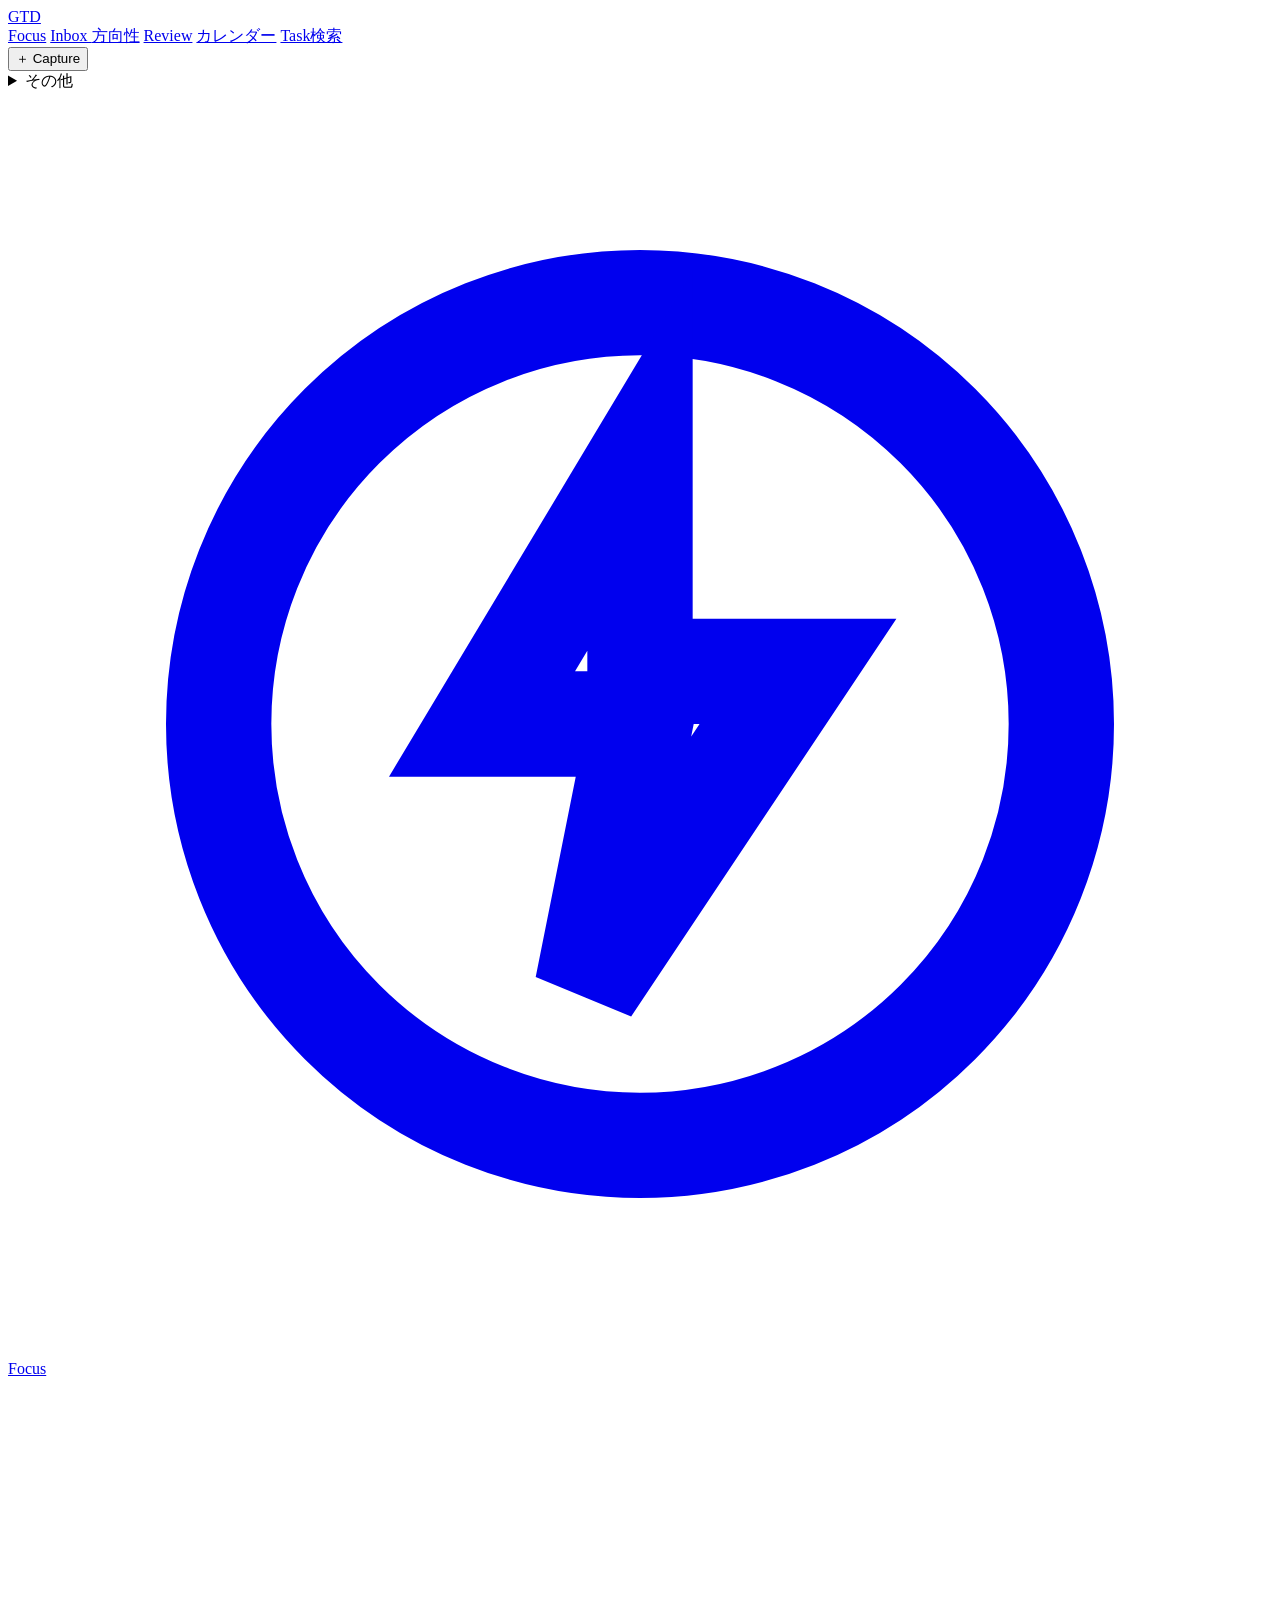
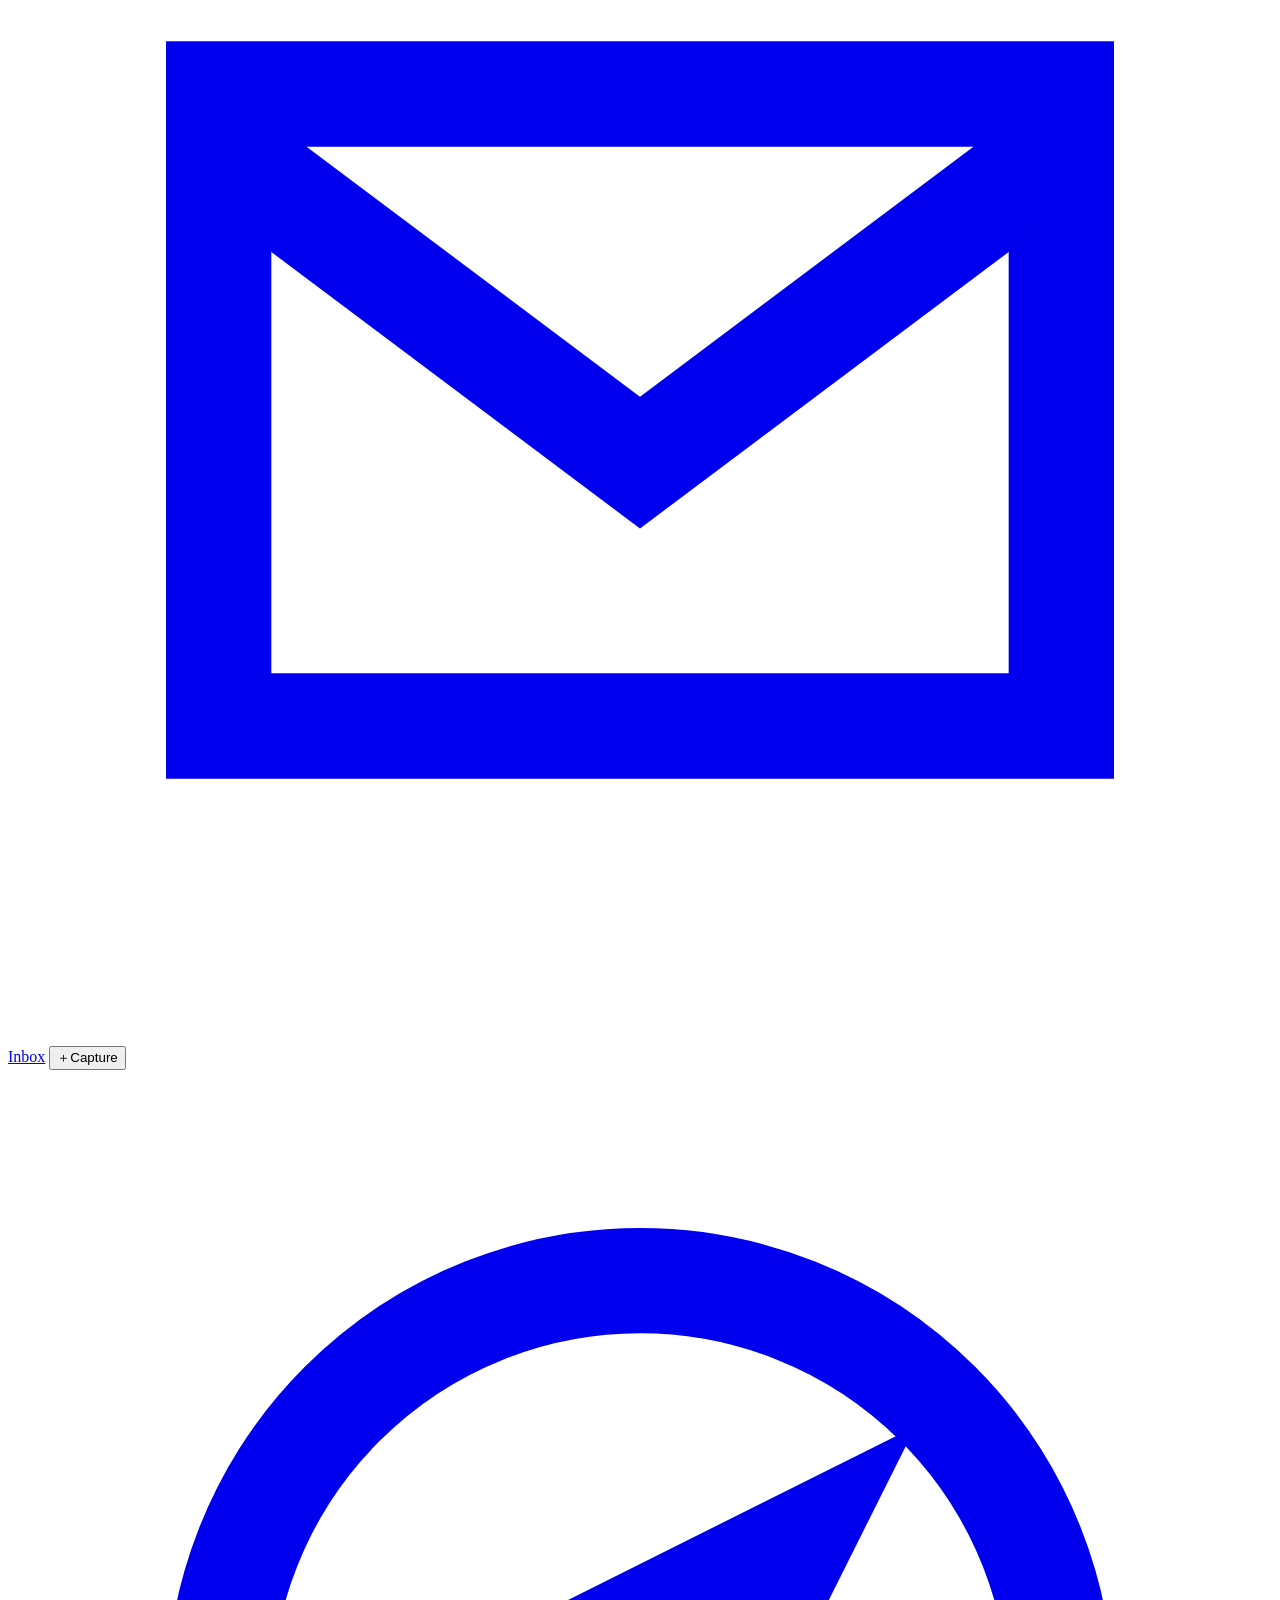
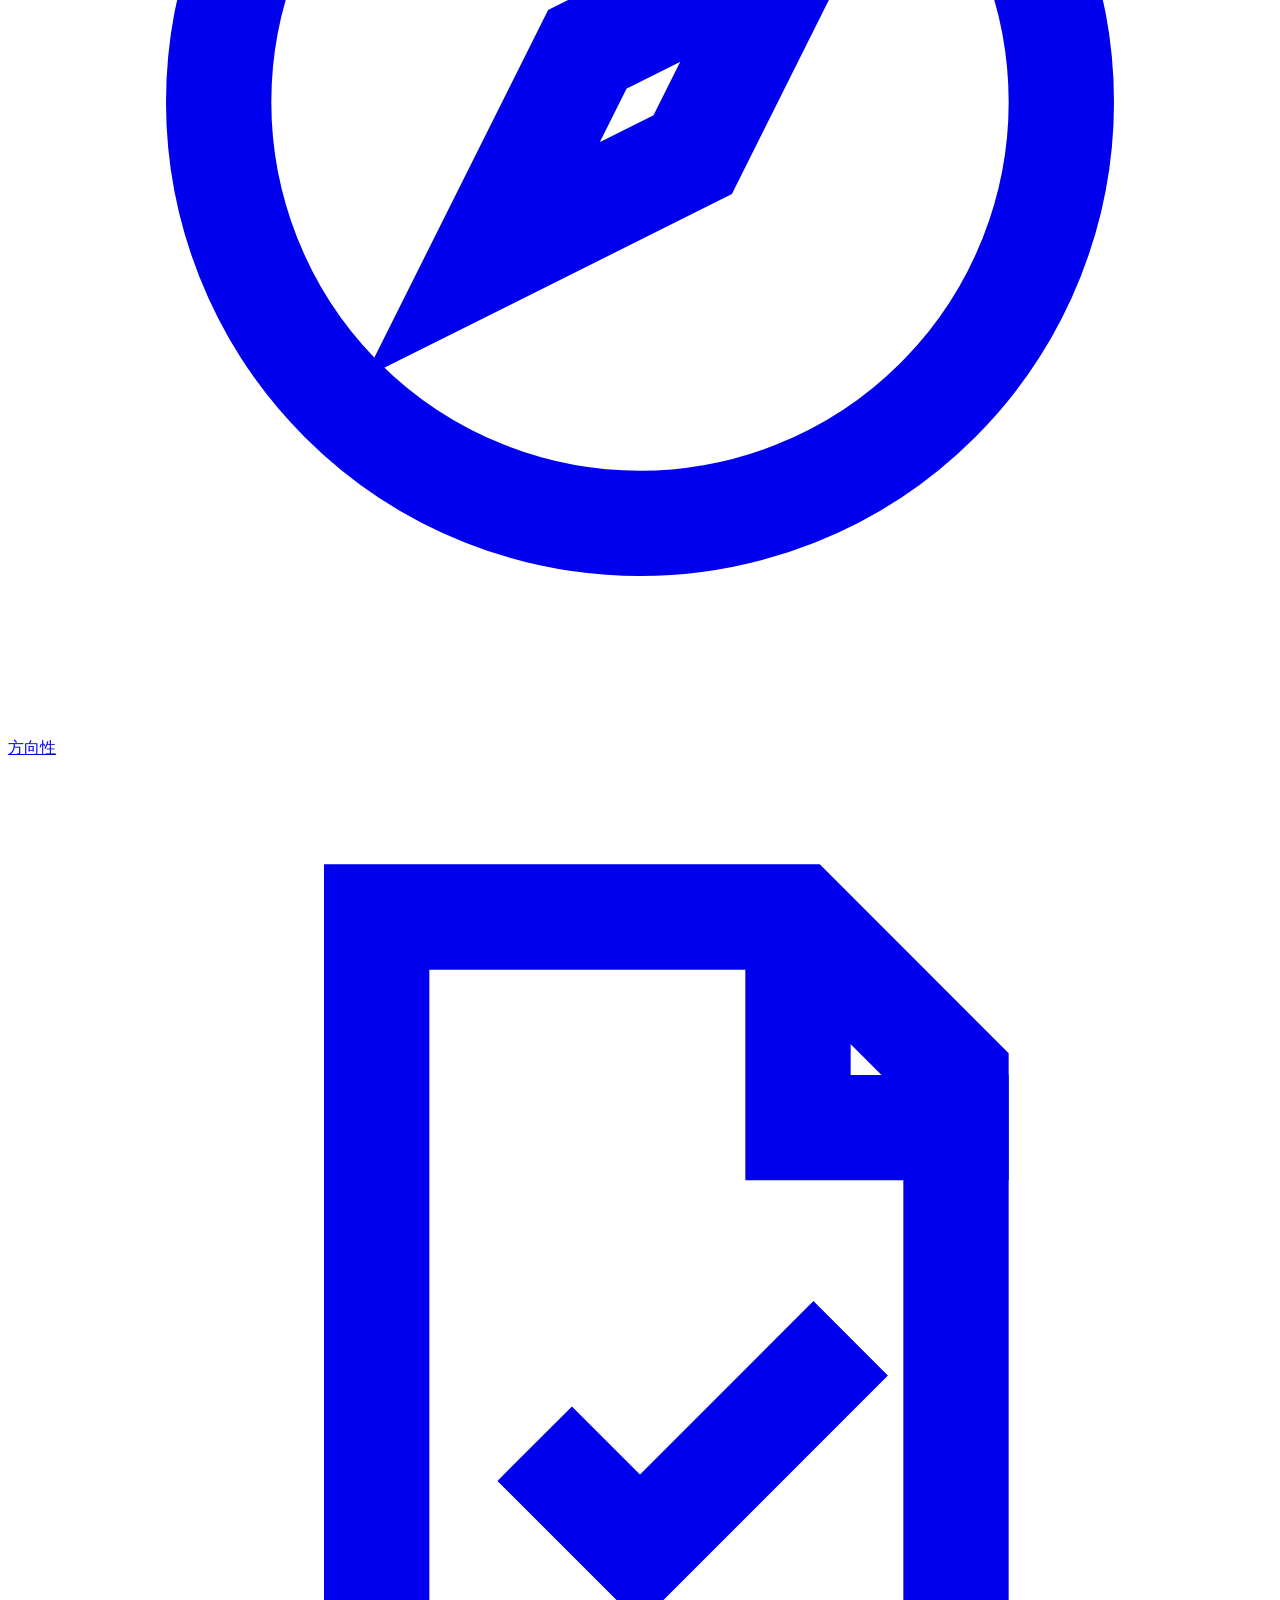
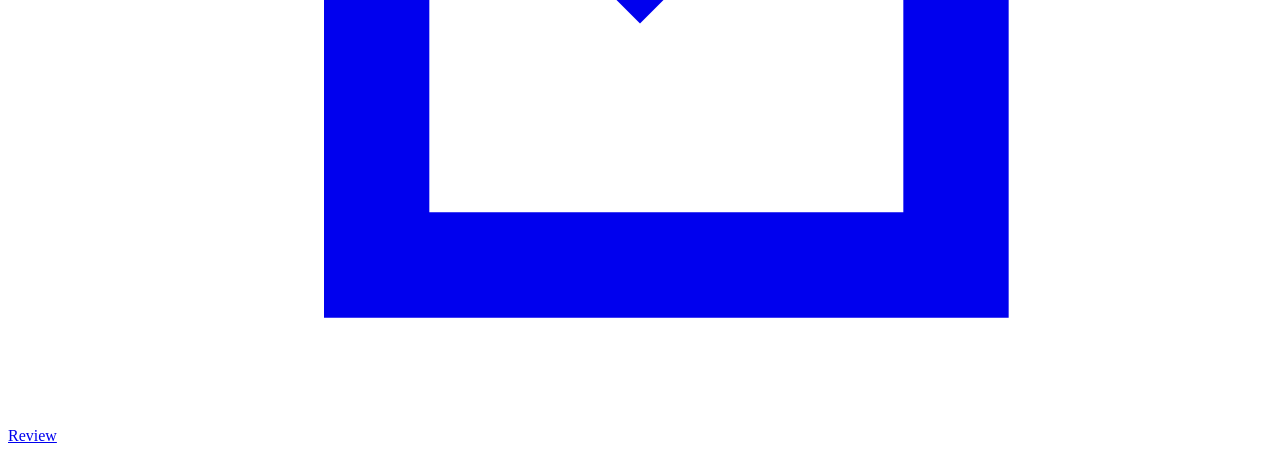
==== webapp/static/index.html @ b5ce1343 "Prepare clean local GTD distribution for Windows Docker" ====
<!doctype html>
<html lang="ja">
<head>
  <meta charset="utf-8">
  <meta name="viewport" content="width=device-width, initial-scale=1">
  <meta name="color-scheme" content="light dark">
  <meta name="theme-color" content="#315c46">
  <title>GTD</title>


  <link rel="stylesheet" href="/assets/app.css">
  <link rel="stylesheet" href="/assets/local-calendar.css">
</head>
<body>
  <header class="site-header">
    <a class="brand" href="/tasks">GTD</a>
    <nav id="desktop-navigation" class="desktop-navigation" aria-label="主な画面">
      <a data-primary-nav href="/tasks">Focus</a>
      <a data-primary-nav href="/inbox">Inbox <span id="inbox-count-desktop" class="nav-count" hidden></span></a>
      <a data-primary-nav href="/projects">方向性</a>
      <a data-primary-nav href="/reviews/weekly">Review</a>
      <a data-primary-nav href="/calendar">カレンダー</a>
      <a data-primary-nav href="/search">Task検索</a>
    </nav>
    <div class="header-actions">
      <button id="open-capture-desktop" class="header-capture" type="button" aria-label="Captureを開く">＋ Capture</button>
      <details class="overflow-menu">
        <summary aria-label="その他の画面">その他</summary>
        <div class="overflow-menu-popover"><a href="/search">Task検索</a><a href="/status">Status</a></div>
      </details>
    </div>
  </header>

  <main id="main-content">
    <!-- preview-read-only-banner -->
    <div id="error-banner" class="banner error" role="alert" hidden></div>
    <button id="retry-current" class="secondary retry-button" type="button" hidden>再試行</button>
    <div id="notice" class="banner notice" role="status" aria-live="polite" hidden></div>

    <section id="task-list-workflow" class="screen" aria-labelledby="tasks-heading" hidden>
      <div class="page-heading">
        <div><p id="focus-date" class="eyebrow"></p><h1 id="tasks-heading">Focus</h1></div>
        <button id="open-focus-pip" class="secondary focus-pip-trigger" type="button" hidden>最前面表示</button>
        <button id="reload-tasks" class="visually-hidden" type="button" hidden>再読み込み</button>
      </div>
      <p id="task-list-state" class="visually-hidden" role="status" aria-live="polite"></p>

      <section id="task-current-group" class="task-group" aria-labelledby="task-current-heading">
        <h2 id="task-current-heading">実行中</h2>
        <ul id="task-current-list" class="entity-list"></ul>
        <div id="focus-secondary-actions" class="focus-secondary-actions" hidden><button id="break-start" class="secondary focus-break-action" data-mutation type="button">5分休憩</button><button id="focus-notification-pause" class="secondary focus-break-action" data-mutation type="button" hidden>通知OFF</button></div>
      </section>
      <form id="quick-start-form" class="quick-start-form">
        <div class="field quick-start-title-field"><label for="quick-start-title">今から始めるTask</label><input id="quick-start-title" name="title" type="text" required autocomplete="off" maxlength="300" role="combobox" aria-autocomplete="list" aria-controls="quick-start-suggestions" aria-expanded="false"><div id="quick-start-suggestions" class="quick-start-suggestions" role="listbox" aria-label="過去のTask候補" hidden></div></div>
        <div id="quick-start-area-picker" class="field area-picker" aria-label="Quick StartのArea"></div>
        <button id="quick-start-submit" class="primary" data-mutation type="submit">開始</button>
      </form>
      <details id="focus-filter-details" class="focus-filter-panel" aria-label="Focusの表示条件">
        <summary id="focus-filter-summary">絞り込み（0件）</summary>
        <div class="focus-filter-content">
          <div class="focus-filter-control"><span id="focus-status-label" class="focus-filter-label">状態</span><div class="focus-status-tabs focus-filter-controls" role="group" aria-labelledby="focus-status-label">
            <button id="focus-status-candidates" class="secondary" type="button" aria-pressed="true">次にやる＋予定</button>
            <button id="focus-status-next" class="secondary" type="button" aria-pressed="false">次にやる</button>
            <button id="focus-status-scheduled" class="secondary" type="button" aria-pressed="false">予定</button>
            <button id="focus-status-waiting" class="secondary" type="button" aria-pressed="false">待機</button>
            <button id="focus-status-someday" class="secondary" type="button" aria-pressed="false">いつかやる</button>
          </div></div>
          <form id="task-filter-form" class="filter-form">
            <div class="field"><label for="task-filter-context">Context</label><input id="task-filter-context" autocomplete="off"></div>
            <div class="field"><label for="task-filter-project">Project</label><select id="task-filter-project"><option value="">すべて</option></select></div>
            <div class="field"><label for="task-filter-area">Area</label><select id="task-filter-area"><option value="">すべて</option></select></div>
            <div class="field"><label for="task-filter-minutes">使える時間（分）</label><input id="task-filter-minutes" inputmode="numeric"></div>
            <div class="field"><label for="task-filter-due">期限の上限</label><input id="task-filter-due" autocomplete="off"></div>
            <div class="form-actions"><button class="primary" type="submit">適用</button><button id="clear-task-filters" class="secondary" type="button">クリア</button></div>
          </form>
        </div>
      </details>
      <div id="task-filter-chips" class="filter-chips" aria-live="polite"></div>
      <div id="focus-action-board" class="focus-action-board" aria-label="対応予定日別の次にやるTask">
        <section class="focus-action-section" data-focus-section="today"><button id="focus-section-today" class="focus-section-heading" type="button" aria-expanded="true">今日やる <span></span></button><form id="focus-today-add-form" class="focus-today-add-form"><div class="field"><label for="focus-today-add-title">今日やるTaskを追加</label><input id="focus-today-add-title" name="title" type="text" required autocomplete="off" maxlength="300"></div><button id="focus-today-add-submit" class="primary" data-mutation type="submit">追加</button></form><ul id="focus-section-today-list" class="entity-list"></ul></section>
        <section class="focus-action-section" data-focus-section="undated"><button id="focus-section-undated" class="focus-section-heading" type="button" aria-expanded="true">予定日なし <span></span></button><ul id="focus-section-undated-list" class="entity-list"></ul></section>
        <section class="focus-action-section" data-focus-section="dated"><button id="focus-section-dated" class="focus-section-heading" type="button" aria-expanded="true">予定日あり <span></span></button><ul id="focus-section-dated-list" class="entity-list"></ul></section>
        <div id="focus-archive-drop-target" class="focus-archive-drop-target" aria-label="アーカイブ: ここにドロップ" hidden><span class="focus-archive-drop-icon" aria-hidden="true">×</span><span>アーカイブ</span></div>
      </div>
      <section id="focus-cycle-context" class="focus-cycle-context" aria-label="Active Cycleと次の行動"></section>
      <div id="task-incomplete-group">
        <div class="list-heading">
          <h2><span id="task-incomplete-heading">次にやる＋予定</span> <span id="task-incomplete-count" class="heading-count"></span></h2>
        </div>
        <ul id="task-incomplete-list" class="entity-list" aria-labelledby="task-incomplete-heading"></ul>
      </div>
      <details id="task-completed-details" class="completed-task-group">
        <summary><span id="completed-heading">今日の完了済み</span> <span id="completed-count"></span></summary>
        <div class="completed-period-controls"><p id="completed-period-note" class="muted">完了済みの表示は上の絞り込み条件の対象外です。</p><button id="completed-period-toggle" class="secondary" type="button">過去の完了も表示</button></div>
        <ul id="task-completed-list" class="entity-list"></ul>
      </details>
    </section>

    <section id="inbox-workflow" class="screen" aria-labelledby="inbox-heading" hidden>
      <div class="page-heading">
        <div><p class="eyebrow">未整理</p><h1 id="inbox-heading">Inbox <span id="inbox-heading-count"></span></h1></div>
        <button id="open-capture-inbox" class="primary compact-button" type="button">＋ Capture</button>
        <button id="reload-inbox" class="visually-hidden" type="button" hidden>再読み込み</button>
      </div>
      <p id="inbox-state" class="muted" role="status" aria-live="polite">読み込み中です。</p>
      <button id="open-capture-empty" class="primary inbox-empty-capture" type="button" hidden>Captureを始める</button>
      <div class="inbox-v2-layout">
        <section class="inbox-queue-panel"><h2>未整理</h2><ul id="inbox-queue" class="inbox-queue" aria-describedby="inbox-state"></ul><ul id="inbox-list" class="visually-hidden" hidden aria-hidden="true"></ul><p class="inbox-drag-help">カードをドラッグして、行き先を選びます</p></section>
        <section id="inbox-lanes" class="inbox-lanes" aria-label="行き先を選ぶ"><h2>行き先</h2><div class="inbox-lane-grid"><button class="inbox-lane" type="button" data-inbox-stage-status="next">次にやる<span>ここにドロップ</span></button><button class="inbox-lane" type="button" data-inbox-stage-status="waiting">待機<span>ここにドロップ</span></button><button class="inbox-lane" type="button" data-inbox-stage-status="scheduled">予定<span>ここにドロップ</span></button><button class="inbox-lane" type="button" data-inbox-stage-status="someday">いつかやる<span>ここにドロップ</span></button><button class="inbox-lane inbox-archive-lane" type="button" data-inbox-archive="true">アーカイブ<span>ここにドロップ</span></button></div></section>
        <form id="inbox-stage-sheet" class="inbox-stage-sheet" hidden>
          <h2>整理内容を確認</h2>
          <p>ドラッグしただけでは保存されません。</p>
          <details id="inbox-stage-details" class="form-disclosure task-settings-group" data-task-settings-group="basic" open><summary>基本</summary><div class="form-grid clarify-advanced-fields"><div class="field"><span class="field-label">Task名（次の行動）</span><p id="inbox-stage-title-summary" class="inbox-stage-title-summary"></p><button id="inbox-stage-edit-title" class="secondary" type="button">Task名を編集</button><input id="inbox-stage-title" required maxlength="300" hidden></div><fieldset id="inbox-stage-destinations" class="inbox-stage-destinations"><legend>ステータス（行き先）を選ぶ</legend><div id="inbox-stage-status-buttons"></div></fieldset><p id="inbox-stage-destination-readonly" class="inbox-stage-destination-readonly" hidden></p><div class="field"><label for="inbox-stage-project">Project</label><select id="inbox-stage-project"><option value="">リンクなし</option></select></div><div id="inbox-stage-area-field" class="field"><label for="inbox-stage-area">Area</label><select id="inbox-stage-area" data-allocation-picker><option value="">リンクなし</option></select><p id="inbox-stage-area-inherited" class="field-help"></p></div></div></details>
          <details class="form-disclosure task-settings-group" data-task-settings-group="date_time"><summary>日付・時刻</summary><div class="form-grid clarify-advanced-fields"><div class="field"><label for="inbox-stage-due">期限</label><input id="inbox-stage-due" type="date"></div><div id="inbox-stage-action-date-field" class="field" hidden><label for="inbox-stage-action-date">対応予定日</label><input id="inbox-stage-action-date" type="date" autocomplete="off"></div><div id="inbox-stage-available-from-field" class="field"><label for="inbox-stage-available-from">着手可能日</label><input id="inbox-stage-available-from" type="date" autocomplete="off"></div><div class="field"><label for="inbox-stage-available-time">時刻（任意・JST）</label><input id="inbox-stage-available-time" type="time" step="60" autocomplete="off"></div><div id="inbox-stage-scheduled-field" class="form-grid clarify-scheduled-fields"><div class="field"><label for="inbox-stage-start">開始日時（JST）</label><input id="inbox-stage-start" type="datetime-local" step="1" autocomplete="off"></div><div class="field"><label for="inbox-stage-end">終了日時（JST）</label><input id="inbox-stage-end" type="datetime-local" step="1" autocomplete="off"></div></div></div></details>
          <details class="form-disclosure task-settings-group" data-task-settings-group="start_conditions"><summary>開始条件</summary><div id="inbox-stage-waiting-field" class="field"><label for="inbox-stage-waiting">待っている対象</label><input id="inbox-stage-waiting"></div><div class="field"><label for="inbox-stage-depends-on">前提Task ID（カンマ区切り）</label><input id="inbox-stage-depends-on" autocomplete="off"></div></details>
          <details class="form-disclosure task-settings-group" data-task-settings-group="work_info"><summary>作業情報</summary><div class="form-grid clarify-advanced-fields"><div class="field"><label for="inbox-stage-contexts">Contexts</label><input id="inbox-stage-contexts"></div><div class="field"><label for="inbox-stage-estimated-minutes">見積（分）</label><input id="inbox-stage-estimated-minutes" type="number" min="1"></div></div></details>
          <details class="form-disclosure task-settings-group" data-task-settings-group="body"><summary>本文</summary><div class="field"><label for="inbox-stage-body">本文</label><textarea id="inbox-stage-body" rows="7"></textarea></div></details>
          <div class="form-actions"><button id="inbox-stage-cancel" class="secondary" type="button">戻す</button><button id="inbox-stage-confirm" class="primary" data-mutation type="submit">確認して保存</button></div>
        </form>
      </div>
    </section>

    <section id="task-search-workflow" class="screen" aria-labelledby="task-search-heading" hidden>
      <div class="page-heading"><div><p class="eyebrow">全Task</p><h1 id="task-search-heading">Task検索</h1></div></div>
      <p class="muted">タイトル・ID・本文を検索します。完了を含むすべての状態が対象です。空白区切りですべての語を含むTaskを検索します。</p><form id="task-search-form" class="task-search-form"><div class="field"><label for="task-search-input">キーワード</label><input id="task-search-input" type="search" maxlength="300" autocomplete="off" autofocus></div><label class="task-search-archived"><input id="task-search-archived" type="checkbox">保管済みも含める</label><div class="form-actions"><button class="primary" type="submit">検索</button></div></form>
      <p id="task-search-state" class="muted" role="status" aria-live="polite"></p><button id="task-search-retry" class="secondary" type="button" hidden>再試行</button><ul id="task-search-results" class="entity-list"></ul><div id="task-search-paging" class="form-actions"></div>
    </section>

    <section id="clarify-workflow" class="screen" aria-labelledby="clarify-heading" hidden>
      <div class="page-heading"><div><p class="eyebrow">Clarify</p><h1 id="clarify-heading">Taskを明確化</h1></div><button id="reload-clarify" class="visually-hidden" type="button" hidden>再読み込み</button></div>
      <p id="clarify-state" class="muted" role="status" aria-live="polite"></p>
      <form id="clarify-form" class="form-panel">
        <details class="form-disclosure task-settings-group" data-task-settings-group="basic" open><summary>基本</summary><div class="form-grid clarify-advanced-fields">
          <div class="field"><label for="clarify-title">タイトル</label><input id="clarify-title" required maxlength="300"></div>
          <div class="field"><label for="clarify-status">状態</label><select id="clarify-status"><option>inbox</option><option value="planned">planned</option><option>next</option><option>doing</option><option>waiting</option><option>scheduled</option><option>someday</option><option>done</option></select></div>
          <div class="field"><label for="clarify-project-id">Project</label><select id="clarify-project-id"><option value="">リンクなし</option></select><a id="clarify-project-detail-link" href="/projects?level=projects" hidden>選択中のProjectを開く</a></div>
          <div class="field"><label for="clarify-area-id">直接Area</label><select id="clarify-area-id" data-allocation-picker><option value="">リンクなし</option></select><p id="clarify-area-inherited" class="field-help"></p></div>
        </div><div id="clarify-continuations"></div></details>
        <details class="form-disclosure task-settings-group" data-task-settings-group="date_time"><summary>日付・時刻</summary>
          <div class="form-grid clarify-advanced-fields">
          <div class="field"><label for="clarify-due">期限</label><input id="clarify-due" type="date" autocomplete="off"></div>
          <div id="clarify-action-date-field" class="field"><label for="clarify-action-date">対応予定日</label><input id="clarify-action-date" type="date" autocomplete="off"><p class="field-help">期限や固定時刻とは別。Inbox・plannedの既存値もここで明示的に解除できます。</p></div>
          <div class="field"><label for="clarify-available-from">着手可能日</label><input id="clarify-available-from" type="date" autocomplete="off"><p class="field-help">この日になるまでTaskは待機になります。</p></div>
          <div class="field"><label for="clarify-available-time">時刻（任意・JST）</label><input id="clarify-available-time" type="time" step="60" autocomplete="off"><p class="field-help">指定すると、この時刻までTaskは待機になります。</p></div>
          <div id="clarify-scheduled-fields" class="form-grid clarify-scheduled-fields" hidden><div class="field"><label for="clarify-scheduled-start">開始日時（JST）</label><input id="clarify-scheduled-start" type="datetime-local" step="1" autocomplete="off"></div><div class="field"><label for="clarify-scheduled-end">終了日時（JST）</label><input id="clarify-scheduled-end" type="datetime-local" step="1" autocomplete="off"></div></div>
          </div></details>
        <details class="form-disclosure task-settings-group" data-task-settings-group="start_conditions"><summary>開始条件</summary>
          <div class="clarify-advanced-fields clarify-start-conditions-fields"><div id="clarify-waiting-field" class="field" hidden><label for="clarify-waiting-for">待っている対象</label><input id="clarify-waiting-for"></div>
          <div class="field clarify-dependency-field"><label for="clarify-dependency-search">前提Task</label><input id="clarify-dependency-search" type="search" autocomplete="off" placeholder="Taskを検索…"><div id="clarify-dependency-options" class="dependency-options" role="group" aria-label="前提Taskの候補"></div><div id="clarify-dependency-chips" class="dependency-chips" aria-live="polite"></div></div></div>
        </details>
        <details id="clarify-advanced" class="form-disclosure clarify-advanced task-settings-group" data-task-settings-group="work_info"><summary>作業情報</summary><div class="form-grid clarify-advanced-fields"><div class="field"><label for="clarify-contexts">Contexts（カンマ区切り）</label><input id="clarify-contexts" autocomplete="off"></div><div class="field"><label for="clarify-estimated-minutes">所要分</label><input id="clarify-estimated-minutes" inputmode="numeric"></div></div></details>
        <details class="form-disclosure task-settings-group" data-task-settings-group="body" open><summary>本文</summary><div class="field clarify-body-field"><div class="clarify-body-heading"><label class="visually-hidden" for="clarify-body">本文</label><div class="clarify-body-tabs" role="group" aria-label="本文の表示"><button id="clarify-body-edit" class="secondary" type="button" aria-pressed="true" aria-controls="clarify-body">編集</button><button id="clarify-body-preview" class="secondary" type="button" aria-pressed="false" aria-controls="clarify-body-preview-region">プレビュー</button></div></div><textarea id="clarify-body" rows="7"></textarea><div id="clarify-body-preview-region" class="markdown-preview" aria-live="polite" hidden></div></div></details>
        <div class="form-actions split clarify-actions"><button id="archive-task" class="secondary" data-mutation type="button">アーカイブ</button><div id="clarify-save-bar"><button id="preview-clarify" class="primary" data-mutation type="submit">保存</button></div></div>
      </form>
    </section>

    <section id="projects-workflow" class="screen" aria-labelledby="projects-heading" hidden>
      <div class="page-heading"><div><p class="eyebrow">H5〜H1</p><h1 id="projects-heading">方向性</h1></div><button id="reload-projects" class="visually-hidden" type="button" hidden>再読み込み</button><button id="reload-goals" class="visually-hidden" type="button" hidden>再読み込み</button></div>
      <div class="direction-layout">
      <nav class="tabs direction-tabs" aria-label="方向性の階層">
        <a id="purpose-tab" href="/projects?level=purpose">Purpose</a><a id="visions-tab" href="/projects?level=visions">Vision</a>
        <a id="goals-tab" href="/projects?level=goals">Goals</a><a id="areas-tab" href="/projects?level=areas">Areas</a>
        <a id="projects-tab" href="/projects?level=projects">Projects</a><a id="direction-review-tab" href="/projects?mode=review">見直し</a>
      </nav>
      <div class="direction-content">
      <section id="direction-overview" class="direction-overview" aria-label="方向性の全体像">
        <section class="value-lantern-hero" aria-labelledby="value-lantern-title">
          <button id="value-lantern-open" class="value-lantern-image-button" type="button" aria-haspopup="dialog" aria-label="Value Lanternの図解を拡大して開く"><img id="value-lantern-image" src="/assets/local-background.svg" width="941" height="1672" alt="Value Lanternの図解。詳細は本文と拡大表示で読めます。"></button>
          <div class="value-lantern-copy"><p class="eyebrow">Direction</p><h2 id="value-lantern-title">Value Lantern</h2><p>守りたい余白と、生み出したい光を見失わないための短い地図です。</p><h3 id="value-lantern-transcript-heading" class="visually-hidden">Value Lanternの構成</h3><dl id="value-lantern-transcript" class="value-lantern-transcript" aria-labelledby="value-lantern-transcript-heading"><div><dt>HANDLE</dt><dd>技術だけを追う / 誰にも使われない / 余白を削り続ける</dd></div><div><dt>PROTECTION</dt><dd>探索する時間 / 選べる自由 / 家族と健康 / 回復・没頭の余白</dd></div><div><dt>FLAME</dt><dd>価値ある可能性を実際に使い、味わえる新しい形にする</dd></div><div><dt>LIGHT</dt><dd>新しいサービス・仕組み・曲 / 便利さと楽しさ</dd></div></dl><p class="value-lantern-closing">手放したと気づいたら、もう一度つかむ</p><button class="secondary value-lantern-open-copy" type="button">図解を拡大</button></div>
        </section>
        <p id="direction-state" class="muted" role="status"></p><p class="direction-allocation-links"><a href="/reviews/weekly?tab=allocation&axis=area">Area配分を見る</a> · <a href="/reviews/weekly?tab=allocation&axis=goal">Goal配分を見る</a></p><div id="direction-cards" class="direction-cards"></div>
        <section id="direction-roadmap-summary" class="attention-block direction-roadmap-summary" aria-labelledby="direction-roadmap-heading"><div class="list-heading"><h2 id="direction-roadmap-heading">Goal別 Roadmap</h2><a class="button-link" href="/roadmap">Roadmapを開く</a></div><ul id="direction-roadmap-list" class="simple-list"></ul></section>
      </section>
      <section id="direction-review" class="review-facts" hidden><h2>見直しの目安</h2><p>H1は週次、H2は月次、H3は四半期、H4/H5は必要時に確認します。</p></section>
      <div id="purpose-view" class="direction-pane" hidden><a class="button-link" href="/projects">方向性に戻る</a><p id="purpose-state" class="muted"></p><ul id="purposes-list" class="entity-list"></ul><details id="purpose-form-disclosure" class="form-disclosure"><summary>＋ Purposeを追加</summary><form id="purpose-form" class="form-panel"><div class="field"><label for="purpose-title">タイトル</label><input id="purpose-title" required maxlength="300"></div><div class="field"><label for="purpose-body">本文</label><textarea id="purpose-body" rows="6"></textarea></div><div class="form-actions"><button id="cancel-purpose-edit" class="secondary" type="button" hidden>編集をやめる</button><button id="archive-purpose" class="secondary" data-mutation type="button" hidden>アーカイブ</button><button id="preview-purpose" class="primary" data-mutation type="submit">作成</button></div></form></details></div>
      <div id="visions-view" class="direction-pane" hidden><a class="button-link" href="/projects">方向性に戻る</a><p id="visions-state" class="muted"></p><ul id="visions-list" class="entity-list"></ul><details id="vision-form-disclosure" class="form-disclosure"><summary>＋ Visionを追加</summary><form id="vision-form" class="form-panel"><div class="field"><label for="vision-title">タイトル</label><input id="vision-title" required maxlength="300"></div><div class="field"><label for="vision-status">状態</label><select id="vision-status"><option>active</option><option>on_hold</option><option>realized</option><option>dropped</option></select></div><div class="field"><label for="vision-body">本文</label><textarea id="vision-body" rows="6"></textarea></div><div class="form-actions"><button id="cancel-vision-edit" class="secondary" type="button" hidden>編集をやめる</button><button id="archive-vision" class="secondary" data-mutation type="button" hidden>アーカイブ</button><button id="preview-vision" class="primary" data-mutation type="submit">作成</button></div></form></details></div>
      <div id="areas-view" class="direction-pane" hidden><a class="button-link" href="/projects">方向性に戻る</a><p id="areas-state" class="muted"></p><section id="area-detail" class="attention-block" hidden><div class="list-heading"><h2>Area詳細</h2><button id="close-area-detail" class="secondary" type="button">一覧へ戻る</button></div><div id="area-detail-content"></div></section><ul id="areas-list" class="entity-list"></ul><details id="area-form-disclosure" class="form-disclosure"><summary>＋ Areaを追加</summary><form id="area-form" class="form-panel"><div class="field"><label for="area-title">タイトル</label><input id="area-title" required maxlength="300"></div><div class="field"><label for="area-health">状態</label><select id="area-health"><option value="">未確認</option><option>maintained</option><option>needs_attention</option></select></div><div class="field"><label for="area-body">本文</label><textarea id="area-body" rows="6"></textarea></div><div class="form-actions"><button id="cancel-area-edit" class="secondary" type="button" hidden>編集をやめる</button><button id="archive-area" class="secondary" data-mutation type="button" hidden>アーカイブ</button><button id="preview-area" class="primary" data-mutation type="submit">作成</button></div></form></details></div>

      <div id="projects-view">
        <section id="project-detail" class="project-detail" aria-labelledby="project-detail-heading" hidden><div class="list-heading"><div><p class="eyebrow">Project</p><h2 id="project-detail-heading" tabindex="-1">Project詳細</h2></div><div class="form-actions"><button id="project-detail-edit" class="secondary" type="button">Projectを編集</button><a id="project-detail-back" class="button-link" href="/projects?level=projects">一覧へ戻る</a></div></div><nav id="project-detail-lineage" aria-label="Projectの上位リンク" hidden></nav><p id="project-detail-period" class="muted"></p><p id="project-status-live" class="muted" role="status" aria-live="polite"></p><section class="project-detail-controls" aria-label="Projectの状態"><label for="project-detail-status">状態</label><select id="project-detail-status" data-mutation><option value="not_started">未着手</option><option value="doing">進行中</option><option value="on_hold">保留</option><option value="completed">完了</option><option value="dropped">中止</option></select></section><section id="project-support" class="project-support-section" aria-labelledby="project-support-heading"><h3 id="project-support-heading">Project Support</h3><details id="project-support-editor" class="form-disclosure"><summary>メモを編集</summary><form id="project-support-form" class="form-panel"><div class="field"><label for="project-support-body">Support / メモ</label><textarea id="project-support-body" rows="5"></textarea></div><div class="form-actions"><button id="project-support-preview" class="primary" data-mutation type="submit">内容を確認</button></div></form></details><section id="project-plan-forest" class="project-plan-forest" aria-labelledby="project-plan-forest-heading"><div class="list-heading"><h4 id="project-plan-forest-heading">計画ツリー</h4><button id="project-plan-open" class="secondary" type="button" aria-expanded="false" aria-controls="project-task-plan-form">計画を編集</button></div><label class="project-completed-toggle"><input id="project-plan-done-toggle" type="checkbox"> 完了を表示</label><div id="project-plan-viewport" class="project-tree-viewport" tabindex="0" aria-label="計画ツリー"><div class="project-tree-toolbar" aria-label="表示倍率"><button id="project-plan-zoom-out" class="secondary" type="button" aria-label="縮小">−</button><output id="project-plan-zoom-value">100%</output><button id="project-plan-zoom-in" class="secondary" type="button" aria-label="拡大">＋</button><button id="project-plan-zoom-reset" class="secondary" type="button">100%</button><button id="project-plan-zoom-fit" class="secondary" type="button">全体表示</button></div><div id="project-plan-canvas" class="project-tree-canvas"><ul id="project-plan-tree" class="entity-list"></ul><form id="project-task-plan-form" class="project-plan-inline-editor" hidden><p id="project-plan-help" class="muted">Taskを選ぶと編集操作を表示します。最上位Taskは「計画」または「次にやる」を選べます。子Taskは計画として保存されます。</p><div id="project-plan-rows" class="project-plan-rows" aria-describedby="project-plan-help"></div><div class="project-plan-edit-actions"><button id="project-plan-add-root" class="secondary" type="button">最上位Taskを追加</button><button id="project-plan-close" class="secondary" type="button">編集をやめる</button><button id="project-task-plan-preview" class="primary" data-mutation type="submit">内容を確認</button></div></form></div></div></section></section><section class="project-other-task-section" aria-labelledby="project-other-task-heading"><div class="list-heading"><h3 id="project-other-task-heading">単独Task</h3></div><form id="project-other-task-form" class="project-other-task-form"><label for="project-other-task-title" class="visually-hidden">単独Taskのタイトル</label><input id="project-other-task-title" required maxlength="300" placeholder="単独Taskを追加"><label for="project-other-task-status" class="visually-hidden">状態</label><select id="project-other-task-status"><option value="planned">planned</option><option value="next">Next</option></select><button id="project-other-task-submit" class="secondary" data-mutation type="submit">＋ 単独Taskを追加</button></form><label class="project-completed-toggle"><input id="project-other-done-toggle" type="checkbox"> 完了を表示</label><div id="project-other-task-groups"></div></section></section>
        <section id="project-listing">
        <form id="project-filters" class="filter-form" aria-label="Projectを絞り込み"><div class="field"><label for="project-filter-q">検索</label><input id="project-filter-q" autocomplete="off"></div><div class="field"><span class="project-filter-label">Area</span><details id="project-filter-area" class="project-filter-multi" data-label="Area"><summary>すべて</summary><div class="project-filter-options"></div></details></div><div class="field"><span class="project-filter-label">Goal</span><details id="project-filter-goal" class="project-filter-multi" data-label="Goal"><summary>すべて</summary><div class="project-filter-options"></div></details></div><div class="field"><span class="project-filter-label">Roadmap Outcome</span><details id="project-filter-outcome" class="project-filter-multi" data-label="Roadmap Outcome"><summary>すべて</summary><div class="project-filter-options"></div></details></div><p class="project-filter-help">同じ項目はどれかに一致、異なる項目はすべて一致します。Goalを選ぶとOutcomeの選択は解除されます。</p><label class="project-inactive-toggle"><input id="project-filter-inactive" type="checkbox"> 保留・中止も表示</label><div class="form-actions"><a class="secondary button-link" href="/projects?level=projects">クリア</a></div></form>
        <section class="attention-block" aria-labelledby="project-facts-heading"><div class="list-heading"><h2 id="project-facts-heading">次のアクションがない</h2><span id="project-facts-count" class="count-pill"></span></div><ul id="project-facts-list" class="simple-list"></ul></section>
        <p id="projects-state" class="muted" role="status" aria-live="polite"></p>
        <div id="project-kanban" class="project-kanban" aria-label="Projectカンバン"></div><ul id="projects-list" class="entity-list" hidden></ul>
        <details id="project-form-disclosure" class="form-disclosure">
          <summary>＋ Projectを追加</summary>
          <form id="project-form" class="form-panel">
            <div class="field"><label for="project-title">タイトル</label><input id="project-title" required maxlength="300"></div>
            <div class="field"><label for="project-status">状態</label><select id="project-status"><option>not_started</option><option>doing</option><option>on_hold</option><option>completed</option><option>dropped</option></select></div>
            <div class="field"><label for="project-goal-id">Goal</label><select id="project-goal-id"><option value="">リンクなし</option></select></div><div class="field"><label for="project-roadmap-outcome-id">Roadmap Outcome</label><select id="project-roadmap-outcome-id"><option value="">リンクなし</option></select></div>
            <div class="field"><label for="project-area-id">主Area</label><select id="project-area-id"><option value="">リンクなし</option></select></div>
            <fieldset class="form-grid project-period-fields"><legend>目安期間</legend><div class="field"><label for="project-planned-start-date">開始日</label><input id="project-planned-start-date" type="date"></div><div class="field"><label for="project-planned-end-date">終了日</label><input id="project-planned-end-date" type="date"></div></fieldset>
            <div class="field"><label for="project-body">本文</label><textarea id="project-body" rows="6"></textarea></div>
            <div class="form-actions"><button id="cancel-project-edit" class="secondary" type="button" hidden>編集をやめる</button><button id="archive-project" class="secondary" data-mutation type="button" hidden>アーカイブ</button><button id="preview-project" class="primary" data-mutation type="submit">作成</button></div>
          </form>
        </details>
        </section>
      </div>

      <div id="goals-view" hidden>
        <p id="goals-state" class="muted" role="status" aria-live="polite"></p>
        <ul id="goals-list" class="entity-list"></ul>
        <details id="goal-form-disclosure" class="form-disclosure">
          <summary>＋ Goalを追加</summary>
          <form id="goal-form" class="form-panel">
            <div class="field"><label for="goal-title">タイトル</label><input id="goal-title" required maxlength="300"></div>
            <div class="field"><label for="goal-status">状態</label><select id="goal-status"><option>active</option><option>on_hold</option><option>achieved</option><option>dropped</option></select></div>
            <div class="field"><label for="goal-vision-id">Vision</label><select id="goal-vision-id"><option value="">リンクなし</option></select></div><div class="field"><label for="goal-target-date">目標日</label><input id="goal-target-date" type="date"></div>
            <div class="field"><label for="goal-body">本文</label><textarea id="goal-body" rows="6"></textarea></div>
            <div class="form-actions"><button id="cancel-goal-edit" class="secondary" type="button" hidden>編集をやめる</button><button id="archive-goal" class="secondary" data-mutation type="button" hidden>アーカイブ</button><button id="preview-goal" class="primary" data-mutation type="submit">作成</button></div>
          </form>
        </details>
      </div>
      </div>
      </div>
    </section>

    <section id="roadmap-workflow" class="screen" aria-labelledby="roadmap-heading" hidden>
      <div class="page-heading"><div><p class="eyebrow">Roadmap</p><h1 id="roadmap-heading">CycleとOutcome</h1></div><a class="button-link" href="/reviews/weekly?tab=allocation&axis=roadmap_outcome">Outcome配分を見る</a><button id="reload-roadmap" class="visually-hidden" type="button" hidden>再読み込み</button></div>
      <nav class="tabs roadmap-tabs" aria-label="Roadmap表示"><button id="roadmap-overview-tab" class="secondary" type="button" aria-pressed="true">Roadmap</button><button id="roadmap-edit-tab" class="secondary" type="button" aria-pressed="false">Cycle管理</button></nav>
      <p id="roadmap-state" class="muted" role="status" aria-live="polite"></p>
      <section id="roadmap-overview" aria-labelledby="roadmap-overview-heading"><div class="roadmap-overview-heading"><div><p class="eyebrow">Overview</p><h2 id="roadmap-overview-heading">Goal別 年次見通し</h2></div><p class="muted">Goalごとに、到達点と実現手段を年単位で確認します。</p></div><nav class="tabs roadmap-mode-tabs" aria-label="Roadmapの操作モード"><button id="roadmap-browse-tab" class="secondary" type="button" aria-pressed="true">閲覧</button><button id="roadmap-detail-edit-tab" class="secondary" type="button" aria-pressed="false">編集</button></nav><div id="roadmap-direction-strip" class="roadmap-direction-strip" aria-label="PurposeからVisionへの方向"></div><section class="roadmap-year-controls" aria-labelledby="roadmap-area-filter-heading"><div><h3 id="roadmap-area-filter-heading">Areaで絞り込み</h3><div id="roadmap-area-filters" class="roadmap-area-filters" role="group" aria-labelledby="roadmap-area-filter-heading"></div></div><div><h3 id="roadmap-goal-filter-heading">Goalで絞り込み</h3><div id="roadmap-goal-filters" class="roadmap-goal-filters" role="group" aria-labelledby="roadmap-goal-filter-heading"></div></div><div class="roadmap-year-selects"><label for="roadmap-scale-years">年の表示単位</label><select id="roadmap-scale-years"><option value="1">1年</option><option value="5">5年</option></select><label for="roadmap-end-year">終了年</label><select id="roadmap-end-year"></select></div></section><div id="roadmap-board" class="roadmap-board" aria-label="Goal別年次Roadmap"></div></section>
      <div id="roadmap-edit" hidden>
      <section class="roadmap-section" aria-labelledby="roadmap-active-heading"><h2 id="roadmap-active-heading">Active Cycle</h2><div id="roadmap-active-cycle"></div><section id="cycle-project-timeline-section" class="cycle-project-timeline" aria-labelledby="cycle-project-timeline-heading"><h3 id="cycle-project-timeline-heading">Projectの目安期間</h3><div id="cycle-project-timeline"></div></section><ul id="roadmap-now-list" class="entity-list"></ul><details id="cycle-close-disclosure" class="form-disclosure"><summary>Cycleを終了</summary><form id="cycle-close-form" class="form-panel"><div class="field"><label for="cycle-close-status">終了状態</label><select id="cycle-close-status"><option value="completed">completed</option><option value="cancelled">cancelled</option></select></div><div id="cycle-close-results" class="form-grid"></div><div class="field"><label for="cycle-close-carryover">Carryover先のplanned Cycle</label><select id="cycle-close-carryover"><option value="">なし</option></select></div><div class="field"><label for="cycle-close-reason">キャンセル理由（cancelled時必須）</label><textarea id="cycle-close-reason" rows="3"></textarea></div><div class="field"><label for="cycle-close-retrospective">振り返り</label><textarea id="cycle-close-retrospective" required rows="5">## 振り返り

## メモ
</textarea></div><div class="form-actions"><button id="preview-cycle-close" class="primary" data-mutation type="submit">終了内容を確認</button></div></form></details></section>
      <section class="roadmap-section" aria-labelledby="roadmap-planned-heading"><h2 id="roadmap-planned-heading">Planned Cycle</h2><ul id="roadmap-planned-list" class="entity-list"></ul><details class="form-disclosure"><summary>＋ planned Cycleを追加</summary><form id="cycle-form" class="form-panel"><div class="field"><label for="cycle-title">タイトル</label><input id="cycle-title" required maxlength="300"></div><div class="form-grid"><div class="field"><label for="cycle-start-date">開始日</label><input id="cycle-start-date" type="date" required></div><div class="field"><label for="cycle-end-date">終了日</label><input id="cycle-end-date" type="date" required></div></div><div class="field"><label for="cycle-outcome-ids">Outcome（最大2件）</label><select id="cycle-outcome-ids" multiple size="4"></select></div><div class="field"><label for="cycle-body">振り返り・メモ</label><textarea id="cycle-body" rows="6">## 振り返り

## メモ
</textarea></div><div class="form-actions"><button id="preview-cycle" class="primary" data-mutation type="submit">作成</button></div></form></details><p class="muted">Active Cycleの構成はここで編集しません。変更が必要な場合は、理由を記録してキャンセルし、新しいCycleを別途作成・開始します。</p></section>
      <div class="roadmap-lanes" aria-label="Outcomeの順序"><section class="roadmap-section" aria-labelledby="roadmap-next-heading"><h2 id="roadmap-next-heading">Next</h2><ul id="roadmap-next-list" class="entity-list"></ul></section><section class="roadmap-section" aria-labelledby="roadmap-later-heading"><h2 id="roadmap-later-heading">Later</h2><ul id="roadmap-later-list" class="entity-list"></ul></section></div>
      <section class="roadmap-section" aria-labelledby="roadmap-history-heading"><h2 id="roadmap-history-heading">履歴</h2><ul id="roadmap-history-list" class="entity-list"></ul></section>
      <section class="roadmap-section" aria-labelledby="roadmap-outcome-heading"><h2 id="roadmap-outcome-heading">Roadmap Outcome</h2><details class="form-disclosure"><summary>＋ Outcomeを追加・編集</summary><form id="roadmap-outcome-form" class="form-panel"><div class="field"><label for="roadmap-outcome-title">タイトル</label><input id="roadmap-outcome-title" required maxlength="300"></div><div class="field"><label for="roadmap-outcome-goal">Goal</label><select id="roadmap-outcome-goal" required></select></div><div class="field"><label for="roadmap-outcome-target-date">到達目安日（任意）</label><input id="roadmap-outcome-target-date" type="date"></div><div id="roadmap-outcome-lane-field" class="field"><label for="roadmap-outcome-lane">追加先</label><select id="roadmap-outcome-lane"><option value="next">Next</option><option value="later">Later</option></select></div><div class="field"><label for="roadmap-outcome-body">成功条件・メモ</label><textarea id="roadmap-outcome-body" rows="6">## 成功条件

## メモ
</textarea></div><div class="form-actions"><button id="cancel-roadmap-outcome-edit" class="secondary" type="button" hidden>編集をやめる</button><button id="archive-roadmap-outcome" class="secondary" data-mutation type="button" hidden>アーカイブ</button><button id="preview-roadmap-outcome" class="primary" data-mutation type="submit">作成</button></div></form></details></section>
      </div>
    </section>

    <section id="review-workflow" class="screen" aria-labelledby="review-heading" hidden>
      <div class="page-heading"><div><p class="eyebrow">Review</p><h1 id="review-heading">Daily Review</h1></div><button id="reload-reviews" class="visually-hidden" type="button" hidden>再読み込み</button></div>
      <nav class="tabs" aria-label="Review種別">
        <a id="weekly-review-tab" href="/reviews/weekly?tab=weekly">Weekly</a>
        <a id="daily-review-tab" href="/reviews/weekly?tab=daily">Daily</a>
        <a id="allocation-review-tab" href="/reviews/weekly?tab=allocation">リソース配分</a>
      </nav>
      <section id="allocation-workflow" class="allocation-workflow" aria-labelledby="allocation-heading" hidden>
        <div class="page-heading"><div><p class="eyebrow">Weekly review</p><h2 id="allocation-heading">リソース配分</h2></div></div>
        <div class="allocation-controls"><fieldset><legend>期間</legend><div id="allocation-period-kind" class="segmented-control" role="group" aria-label="集計期間"><button type="button" data-period-kind="day">日</button><button type="button" data-period-kind="week">週</button><button type="button" data-period-kind="month">月</button><button type="button" data-period-kind="year">年</button></div></fieldset><div class="field allocation-period-control"><label for="allocation-period-start">開始日</label><div><button id="allocation-period-previous" class="secondary" type="button" aria-label="前の期間">‹</button><input id="allocation-period-start" type="date"><button id="allocation-period-next" class="secondary" type="button" aria-label="次の期間">›</button></div></div><fieldset><legend>軸</legend><div id="allocation-axis" class="segmented-control" role="group" aria-label="配分軸"><button type="button" data-axis="area">Area</button><button type="button" data-axis="goal">Goal</button><button type="button" data-axis="roadmap_outcome">Outcome</button></div></fieldset></div>
        <div id="allocation-summary" class="allocation-summary" aria-live="polite"></div>
        <div id="allocation-view" class="segmented-control allocation-view" role="group" aria-label="リソース配分の表示"><button type="button" data-allocation-view="comparison">比較</button><button type="button" data-allocation-view="composition">構成</button><button type="button" data-allocation-view="trend">推移</button></div>
        <section id="allocation-comparison" class="allocation-panel"><h3>目標と実績</h3><div id="allocation-comparison-chart" class="allocation-chart" aria-hidden="true"></div><div class="table-scroll"><table id="allocation-comparison-table"><caption class="visually-hidden">目標と実績の正確な値</caption><thead><tr><th>対象</th><th>目標</th><th>実績</th><th>差分</th></tr></thead><tbody></tbody></table></div></section>
        <section id="allocation-composition" class="allocation-panel" hidden><h3>配分の偏り</h3><div id="allocation-composition-chart" class="allocation-donuts" aria-hidden="true"></div><div class="table-scroll"><table id="allocation-composition-table"><caption class="visually-hidden">目標と実績の構成比</caption><thead><tr><th>対象</th><th>目標比</th><th>目標時間</th><th>実績比</th><th>実績時間</th></tr></thead><tbody></tbody></table></div></section>
        <section id="allocation-trend" class="allocation-panel" hidden><h3>期間内のペース</h3><div class="field"><label for="allocation-trend-target">カテゴリ</label><select id="allocation-trend-target"><option value="">全体</option></select></div><div id="allocation-trend-chart" class="allocation-line-chart"></div><div class="table-scroll"><table id="allocation-trend-table"><caption class="visually-hidden">累積目標と実績の正確な値</caption><thead><tr><th>日付</th><th>累積目標</th><th>累積実績</th></tr></thead><tbody></tbody></table></div></section>
        <details id="allocation-warnings" class="allocation-warnings"><summary>警告</summary><ul id="allocation-warning-list" class="simple-list"></ul></details>
        <details id="allocation-contributors" class="allocation-contributors"><summary>実績のTask内訳</summary><div id="allocation-contributor-list" class="simple-list"></div><button id="allocation-more-contributors" class="secondary" type="button" hidden>さらに表示</button></details>
        <details id="allocation-plan" class="allocation-plan"><summary>この期間の計画</summary><form id="allocation-plan-form" class="form-panel"><div class="form-grid"><div class="field"><label for="allocation-input-mode">入力方法</label><select id="allocation-input-mode"><option value="ratio">比率</option><option value="minutes">時間</option></select></div><div class="field"><label for="allocation-total-minutes">合計分</label><input id="allocation-total-minutes" type="number" min="1" inputmode="numeric"></div></div><div id="allocation-plan-targets" class="allocation-plan-targets"></div><div class="form-actions"><button id="allocation-preview-plan" class="primary" data-mutation type="submit">計画を確認</button><button id="allocation-expand-plan" class="secondary" type="button" hidden>他の期間へ一括展開</button><button id="allocation-withdraw-plan" class="secondary" data-mutation type="button" hidden>計画を取り下げ</button></div></form></details>
      </section>
      <section id="review-guide" class="review-guide" aria-labelledby="review-guide-heading"><div class="review-guide-heading"><div><p class="eyebrow">Guide</p><h2 id="review-guide-heading">Daily Reviewの進め方</h2></div><a id="review-help-link" class="secondary review-help-link" href="/help/reviews?tab=daily">詳しいやり方</a></div><p id="review-guide-purpose">その日の判断を始める前に、未整理の気がかり、進行中の仕事、7日以内の予定・期限を確認し、今日引き受ける約束を実行可能な量に絞ります。</p><p id="daily-review-progress" class="review-guide-progress" role="status" aria-live="polite" hidden></p><ol id="review-guide-steps" class="review-guide-steps"></ol></section>
      <section id="progress-review" class="progress-review" aria-labelledby="progress-review-heading"><div class="review-guide-heading"><div><p class="eyebrow">Progress</p><h2 id="progress-review-heading">今日の変化を記録</h2></div><a id="progress-help-link" class="secondary review-help-link" href="/help/reviews?tab=progress">詳しいやり方</a></div><p id="progress-purpose">小さな変化を、あとで使える事実として残します。</p><p class="progress-report-link"><a class="secondary progress-report-link-action" href="/reports/progress">記録をまとめて見る</a></p><form id="progress-form" class="form-panel"><div class="field"><label for="progress-title">今日、何が変わった？</label><input id="progress-title" required maxlength="300" autocomplete="off"></div><div class="field"><label for="progress-occurred-on">日付</label><input id="progress-occurred-on" required type="date"></div><details id="progress-optional-fields"><summary>補足を追加（任意）</summary><div class="progress-optional-content"><div class="field"><label for="progress-origin">紐づけ先（任意）</label><select id="progress-origin"><option value="">未分類</option></select></div><div class="field"><label for="progress-benefit">メリット・学び（任意）</label><textarea id="progress-benefit" rows="3"></textarea></div><div class="field"><label for="progress-evidence">証拠（任意）</label><textarea id="progress-evidence" rows="3"></textarea></div></div></details><details id="progress-writing-guide"><summary>この記録の目的と書き方</summary><dl><div><dt>今日、何が変わった？</dt><dd>前と比べて変わった事実を、一件だけ書きます。</dd></div><div><dt>日付</dt><dd>その変化が起きた日を選びます。</dd></div><div><dt>紐づけ先</dt><dd>どのProject・Goal・Areaの変化か分かる場合に選びます。</dd></div><div><dt>メリット・学び</dt><dd>何が良くなったか、何を学んだかを残します。</dd></div><div><dt>証拠</dt><dd>数値、URL、成果物など、後から確かめられる根拠を残します。</dd></div></dl><p>紐づけ先・メリット／学び・証拠は、今は分からなければ空欄で構いません。事実と日付だけ先に記録し、Weeklyで補えます。</p></details><div class="form-actions"><button id="cancel-progress-edit" class="secondary" type="button" hidden>編集をやめる</button><button id="preview-progress" class="primary" data-mutation type="submit">記録する</button></div></form><p id="progress-state" class="muted" role="status" aria-live="polite"></p><ul id="progress-list" class="entity-list"></ul></section>
      <details class="review-facts"><summary>過去のReview</summary><ul id="review-facts-list" class="simple-list"></ul><p id="reviews-state" class="muted" role="status" aria-live="polite"></p><ul id="reviews-list" class="entity-list"></ul></details>
      <details id="review-form-disclosure" class="form-disclosure">
        <summary>＋ Reviewを記録</summary>
        <form id="review-form" class="form-panel">
          <div class="field"><label for="review-title">タイトル</label><input id="review-title" name="title" autocomplete="off" required maxlength="300"></div>
          <div class="field"><label for="review-period-start">対象日</label><input id="review-period-start" name="period_start" autocomplete="off" type="date" required pattern="\d{4}-\d{2}-\d{2}"></div>
          <fieldset id="review-checklist" class="review-checklist" hidden><legend>確認した項目</legend><label><input id="review-step-1" name="completed_steps" type="checkbox"> <span id="review-step-1-label"></span></label><label><input id="review-step-2" name="completed_steps" type="checkbox"> <span id="review-step-2-label"></span></label><label><input id="review-step-3" name="completed_steps" type="checkbox"> <span id="review-step-3-label"></span></label><label id="review-step-4-row"><input id="review-step-4" name="completed_steps" type="checkbox"> <span id="review-step-4-label"></span></label></fieldset>
          <div class="field"><label id="review-body-label" for="review-body">メモ</label><textarea id="review-body" name="notes" autocomplete="off" rows="8"></textarea></div>
          <p id="review-draft-warning" class="muted" role="status" aria-live="polite" hidden>このブラウザでは下書きを保存できません。画面を離れると入力内容は失われます。</p>
          <div class="form-actions"><button id="cancel-review-edit" class="secondary" type="button" hidden>編集をやめる</button><button id="archive-review" class="secondary" data-mutation type="button" hidden>アーカイブ</button><button id="preview-review" class="primary" data-mutation type="submit">作成</button></div>
        </form>
      </details>
    </section>

    <section id="progress-report-workflow" class="screen" aria-labelledby="progress-report-heading" hidden><div class="page-heading"><div><p class="eyebrow">Progress</p><h1 id="progress-report-heading">月次実績台帳</h1></div></div><form id="progress-report-form" class="form-panel"><div class="field"><label for="progress-report-month">対象月</label><input id="progress-report-month" type="month" required></div><div class="form-actions"><button class="primary" type="submit">表示</button><button id="copy-progress-report" class="secondary" type="button">Markdownをコピー</button></div></form><p id="progress-report-state" class="muted" role="status" aria-live="polite"></p><textarea id="progress-report-markdown" rows="18" readonly aria-label="月次実績台帳 Markdown"></textarea></section>

    <section id="review-help-workflow" class="screen" aria-labelledby="review-help-heading" hidden><div class="page-heading"><div><p class="eyebrow">Review help</p><h1 id="review-help-heading">Reviewの詳しいやり方</h1></div></div><nav class="review-help-tabs" aria-label="Review guide"><a href="/help/reviews?tab=daily" data-review-help-tab="daily">Daily</a><a href="/help/reviews?tab=weekly" data-review-help-tab="weekly">Weekly</a><a href="/help/reviews?tab=progress" data-review-help-tab="progress">Progress</a></nav><section class="review-guide review-help-guide"><h2 id="review-help-title">Daily Review（5〜10分）</h2><p id="review-help-purpose"></p><img id="review-help-image" hidden alt=""><h3>全体の流れ（テキスト）</h3><ol id="review-help-flow" class="review-help-flow"></ol><h3>詳細手順</h3><ol id="review-help-steps" class="review-help-steps"></ol><section id="review-help-examples"><h3>良い例</h3><p id="review-help-good-example"></p><h3>悪い例</h3><p id="review-help-bad-example"></p><h3>補足</h3><p id="review-help-supplement"></p></section><section><h3>迷った場合</h3><p id="review-help-stuck"></p></section><section><h3>終了条件</h3><p id="review-help-done"></p></section><a id="review-help-back" class="secondary review-help-link" href="/reviews/weekly">Reviewへ戻る</a></section></section>

    <section id="status-workflow" class="screen" aria-labelledby="status-heading" hidden>
      <div class="page-heading"><div><p class="eyebrow">System</p><h1 id="status-heading">Status</h1></div></div>
      <p id="service-health" class="muted" role="status" aria-live="polite">読み込み中です。</p>
      <section class="status-facts" aria-labelledby="status-facts-heading"><h2 id="status-facts-heading">現在の事実</h2><ul id="status-facts-list" class="simple-list"></ul></section>
      <article hidden class="calendar-sync-card" aria-labelledby="calendar-sync-heading">
        <div class="calendar-sync-card-heading"><div><p class="eyebrow">Google Calendar</p><h2 id="calendar-sync-heading">Done カレンダー同期</h2></div><p id="calendar-sync-state" class="calendar-sync-state" data-state="waiting">確認中</p></div>
        <p id="calendar-sync-message" class="calendar-sync-message" role="status" aria-live="polite">同期状態を読み込んでいます。</p>
        <dl class="calendar-sync-details"><div><dt>理由</dt><dd id="calendar-sync-reason">確認中</dd></div><div><dt>確認日時</dt><dd id="calendar-sync-checked-at">—</dd></div></dl>
      </article>
    </section>

    <section id="unavailable-route" class="screen" aria-labelledby="unavailable-heading" hidden><h1 id="unavailable-heading">この画面は現在利用できません</h1></section>
  </main>
  <div id="roadmap-detail-backdrop" class="roadmap-detail-backdrop" hidden></div><section id="roadmap-outcome-detail" class="roadmap-outcome-detail" role="dialog" aria-modal="true" aria-labelledby="roadmap-outcome-detail-heading" aria-live="polite" hidden><div id="roadmap-detail-handle" class="roadmap-detail-handle" aria-label="詳細シートの幅または高さを変更"></div><div class="roadmap-detail-heading"><h3 id="roadmap-outcome-detail-heading" tabindex="-1">Outcome詳細</h3><button id="roadmap-detail-close" class="secondary" type="button">閉じる</button></div><div id="roadmap-outcome-detail-content"></div></section>

  <nav id="mobile-navigation" class="mobile-navigation" aria-label="モバイルの主な画面">
    <a data-primary-nav href="/tasks"><svg class="mobile-nav-icon" viewBox="0 0 24 24" fill="none" stroke="currentColor" stroke-width="2" aria-hidden="true" focusable="false"><circle cx="12" cy="12" r="8"></circle><path d="m12 7-3 5h3l-1 5 4-6h-3z"></path></svg><span class="mobile-nav-label">Focus</span></a>
    <a data-primary-nav href="/inbox"><span class="mobile-nav-icon-with-count"><svg class="mobile-nav-icon" viewBox="0 0 24 24" fill="none" stroke="currentColor" stroke-width="2" aria-hidden="true" focusable="false"><path d="M4 6h16v12H4z"></path><path d="m4 7 8 6 8-6"></path></svg><span id="inbox-count-mobile" class="nav-count" hidden></span></span><span class="mobile-nav-label">Inbox</span></a>
    <button id="open-capture-mobile" class="mobile-capture" type="button" aria-label="Captureを開く"><span class="mobile-capture-circle" aria-hidden="true">＋</span><span class="mobile-nav-label">Capture</span></button>
    <a data-primary-nav href="/projects"><svg class="mobile-nav-icon" viewBox="0 0 24 24" fill="none" stroke="currentColor" stroke-width="2" aria-hidden="true" focusable="false"><circle cx="12" cy="12" r="8"></circle><path d="m15 9-2 4-4 2 2-4z"></path></svg><span class="mobile-nav-label">方向性</span></a>
    <a data-primary-nav href="/reviews/weekly"><svg class="mobile-nav-icon" viewBox="0 0 24 24" fill="none" stroke="currentColor" stroke-width="2" aria-hidden="true" focusable="false"><path d="M7 3h8l3 3v15H7z"></path><path d="M15 3v4h4M10 13l2 2 4-4"></path></svg><span class="mobile-nav-label">Review</span></a>
  </nav>

  <dialog id="capture-dialog" aria-labelledby="capture-heading">
    <div class="dialog-card">
      <div class="dialog-heading"><p class="eyebrow">Capture</p><h2 id="capture-heading">Inboxへ追加</h2></div>
      <form id="capture-form">
        <div class="field"><label for="capture-title">タイトル</label><input id="capture-title" name="title" type="text" required autocomplete="off" maxlength="300"></div>
        <div class="field"><label for="capture-body">メモ（任意）</label><textarea id="capture-body" name="body" rows="5"></textarea></div>
        <div class="dialog-actions"><button id="cancel-capture" class="secondary" type="button">閉じる</button><button id="preview-capture" class="primary" data-mutation type="submit">Inboxに保存</button></div>
      </form>
    </div>
  </dialog>
  <dialog id="preview-dialog" aria-labelledby="preview-title"><div class="dialog-card"><div class="dialog-heading"><p class="eyebrow">確認</p><h2 id="preview-title">保存する内容</h2></div><div id="preview-content" class="preview-content"></div><div class="dialog-actions"><button id="cancel-preview" class="secondary" type="button">キャンセル</button><button id="confirm-preview" class="primary" type="button">この内容で保存</button></div></div></dialog>
  <dialog id="allocation-expand-selector-dialog" class="allocation-expand-dialog" aria-labelledby="allocation-expand-selector-title" aria-describedby="allocation-expand-source-label"><div class="dialog-card"><div class="dialog-heading"><p class="eyebrow">リソース配分</p><h2 id="allocation-expand-selector-title">他の期間へ一括展開</h2></div><p id="allocation-expand-source-label" class="muted"></p><div id="allocation-expand-kind-list" class="allocation-expand-kind-list"></div><p id="allocation-expand-selected-count" aria-live="polite"></p><div class="dialog-actions allocation-expand-actions"><button id="allocation-expand-cancel" class="secondary" type="button">キャンセル</button><button id="allocation-expand-submit" class="primary" type="button" disabled>選択した期間へ保存</button></div></div></dialog>
  <dialog id="allocation-expand-overwrite-dialog" class="allocation-expand-dialog" aria-labelledby="allocation-expand-overwrite-title" aria-describedby="allocation-expand-overwrite-summary"><div class="dialog-card"><div class="dialog-heading"><p class="eyebrow">リソース配分</p><h2 id="allocation-expand-overwrite-title">設定済みの計画を上書きしますか？</h2></div><p id="allocation-expand-overwrite-summary" aria-live="polite"></p><ul id="allocation-expand-overwrite-list" class="allocation-expand-overwrite-list"></ul><div class="dialog-actions allocation-expand-actions"><button id="allocation-expand-overwrite-cancel" class="secondary" type="button">キャンセル</button><button id="allocation-expand-overwrite-submit" class="primary" type="button">上書きして保存</button></div></div></dialog>
  <p id="allocation-expand-result" class="visually-hidden" aria-live="polite"></p>
  <dialog id="work-session-edit-dialog" aria-labelledby="work-session-edit-title"><div class="dialog-card"><div class="dialog-heading"><p class="eyebrow">Focus</p><h2 id="work-session-edit-title">実績時刻を編集</h2></div><form id="work-session-edit-form"><div class="form-grid work-session-edit-fields"><div class="field"><label for="work-session-edit-start">開始日時</label><input id="work-session-edit-start" type="datetime-local" step="1" required aria-describedby="work-session-edit-start-error"><p id="work-session-edit-start-error" class="field-error" role="alert" hidden></p></div><div class="field"><label for="work-session-edit-end">終了日時</label><input id="work-session-edit-end" type="datetime-local" step="1" required aria-describedby="work-session-edit-end-error"><p id="work-session-edit-end-error" class="field-error" role="alert" hidden></p></div></div><p class="muted">未来の時刻は保存できません。</p><div class="dialog-actions"><button id="work-session-edit-cancel" class="secondary" type="button">キャンセル</button><button id="work-session-edit-preview" class="primary" data-mutation type="submit">保存</button></div></form></div></dialog>
  <dialog id="task-switch-dialog" aria-labelledby="task-switch-title" aria-describedby="task-switch-message"><div class="dialog-card"><div class="dialog-heading"><p class="eyebrow">Task切替</p><h2 id="task-switch-title">実行中のTaskがあります</h2></div><p id="task-switch-message"></p><div id="task-switch-end-field" class="field"><label for="task-switch-end">現在のTaskの終了日時（JST）</label><input id="task-switch-end" type="datetime-local" step="1" required aria-describedby="task-switch-end-error"><p id="task-switch-end-error" class="field-error" role="alert" hidden></p></div><p id="task-switch-time-note" class="muted" hidden></p><div class="dialog-actions task-switch-actions"><button id="switch-interrupt" class="primary" type="button">中断して切替</button><button id="switch-complete" class="secondary" type="button">完了して切替</button><button id="cancel-task-switch" class="secondary" type="button">キャンセル</button></div></div></dialog>
  <dialog id="notification-pause-dialog" aria-labelledby="notification-pause-title"><div class="dialog-card"><div class="dialog-heading"><p class="eyebrow">Focus通知</p><h2 id="notification-pause-title">通知を一時停止</h2></div><p id="notification-pause-deadline" class="muted" role="status" aria-live="polite"></p><div class="field"><label for="notification-pause-minutes">停止時間（分）</label><input id="notification-pause-minutes" name="minutes" type="number" min="1" max="1440" value="30" autocomplete="off" inputmode="numeric" required></div><div class="dialog-actions"><button id="notification-pause-preset-15" class="secondary" type="button">15分</button><button id="notification-pause-preset-30" class="secondary" type="button">30分</button><button id="notification-pause-preset-60" class="secondary" type="button">60分</button></div><div class="dialog-actions"><button id="notification-pause-close" class="secondary" type="button">閉じる</button><button id="notification-pause-resume" class="secondary" data-mutation type="button" hidden>通知を再開</button><button id="notification-pause-save" class="primary" data-mutation type="button">設定</button></div></div></dialog>
  <dialog id="focus-move-dialog" aria-labelledby="focus-move-title"><div class="dialog-card"><div class="dialog-heading"><p class="eyebrow">対応予定日</p><h2 id="focus-move-title">Taskを移動</h2></div><div class="dialog-actions focus-move-options"><button id="focus-move-today" class="secondary" type="button">今日やる</button><button id="focus-move-dated" class="secondary" type="button">予定日あり</button><button id="focus-move-undated" class="secondary" type="button">予定日なし</button></div><div id="focus-move-date-field" class="field" hidden><label for="focus-move-date">対応予定日</label><input id="focus-move-date" type="date" autocomplete="off"><button id="focus-move-save" class="primary" data-mutation type="button">この日に移動</button></div><div class="dialog-actions"><button id="focus-move-cancel" class="secondary" type="button">キャンセル</button></div></div></dialog>
  <dialog id="focus-due-dialog" aria-labelledby="focus-due-title"><div class="dialog-card"><div class="dialog-heading"><p class="eyebrow">期限</p><h2 id="focus-due-title">期限を設定</h2></div><div class="field"><label for="focus-due-date">期限</label><input id="focus-due-date" type="date" autocomplete="off"></div><div class="dialog-actions"><button id="focus-due-save" class="primary" data-mutation type="button">保存</button><button id="focus-due-clear" class="secondary" data-mutation type="button">期限を外す</button><button id="focus-due-cancel" class="secondary" type="button">キャンセル</button></div></div></dialog>
  <dialog id="value-lantern-dialog" class="value-lantern-dialog" aria-labelledby="value-lantern-dialog-title" aria-describedby="value-lantern-dialog-copy"><div class="dialog-card value-lantern-dialog-card"><div class="dialog-heading"><p class="eyebrow">Direction</p><h2 id="value-lantern-dialog-title">Value Lantern</h2></div><p id="value-lantern-dialog-copy" class="muted">図解の内容は、方向性画面の本文にもテキストで記載しています。</p><button id="value-lantern-close" class="secondary" type="button">閉じる</button><img src="/assets/local-background.svg" width="941" height="1672" alt=""></div></dialog>
  <script src="/assets/project-kanban-motion.js"></script>
  <script src="/assets/task-card.js"></script>
  <script src="/assets/project-task-board.js"></script>
  <script src="/assets/allocation-ui.js"></script>
  <script src="/assets/quick-start-suggestions.js"></script>
  <script src="/assets/focus-pip.js"></script>
  <script src="/assets/progress.js"></script>
  <script src="/assets/task-settings.js"></script>
  <script src="/assets/task-panel-editor.js"></script>
  <script src="/assets/review-help-data.js"></script>
  <script src="/assets/unsaved-navigation-guard.js"></script>
  <script src="/assets/cycle-focus-context.js"></script>
  <script src="/assets/roadmap-cycle-ui.js"></script>
  <script src="/assets/archived-task-detail.js"></script>
  <script src="/assets/focus-completed.js"></script>
  <script src="/assets/app.js"></script>
  <script src="/assets/task-search.js"></script>
  <script src="/assets/markdown-preview.js"></script>

<script src="/assets/local-calendar.js" defer></script>
<script src="/assets/local-notifications.js" defer></script>
</body>
</html>
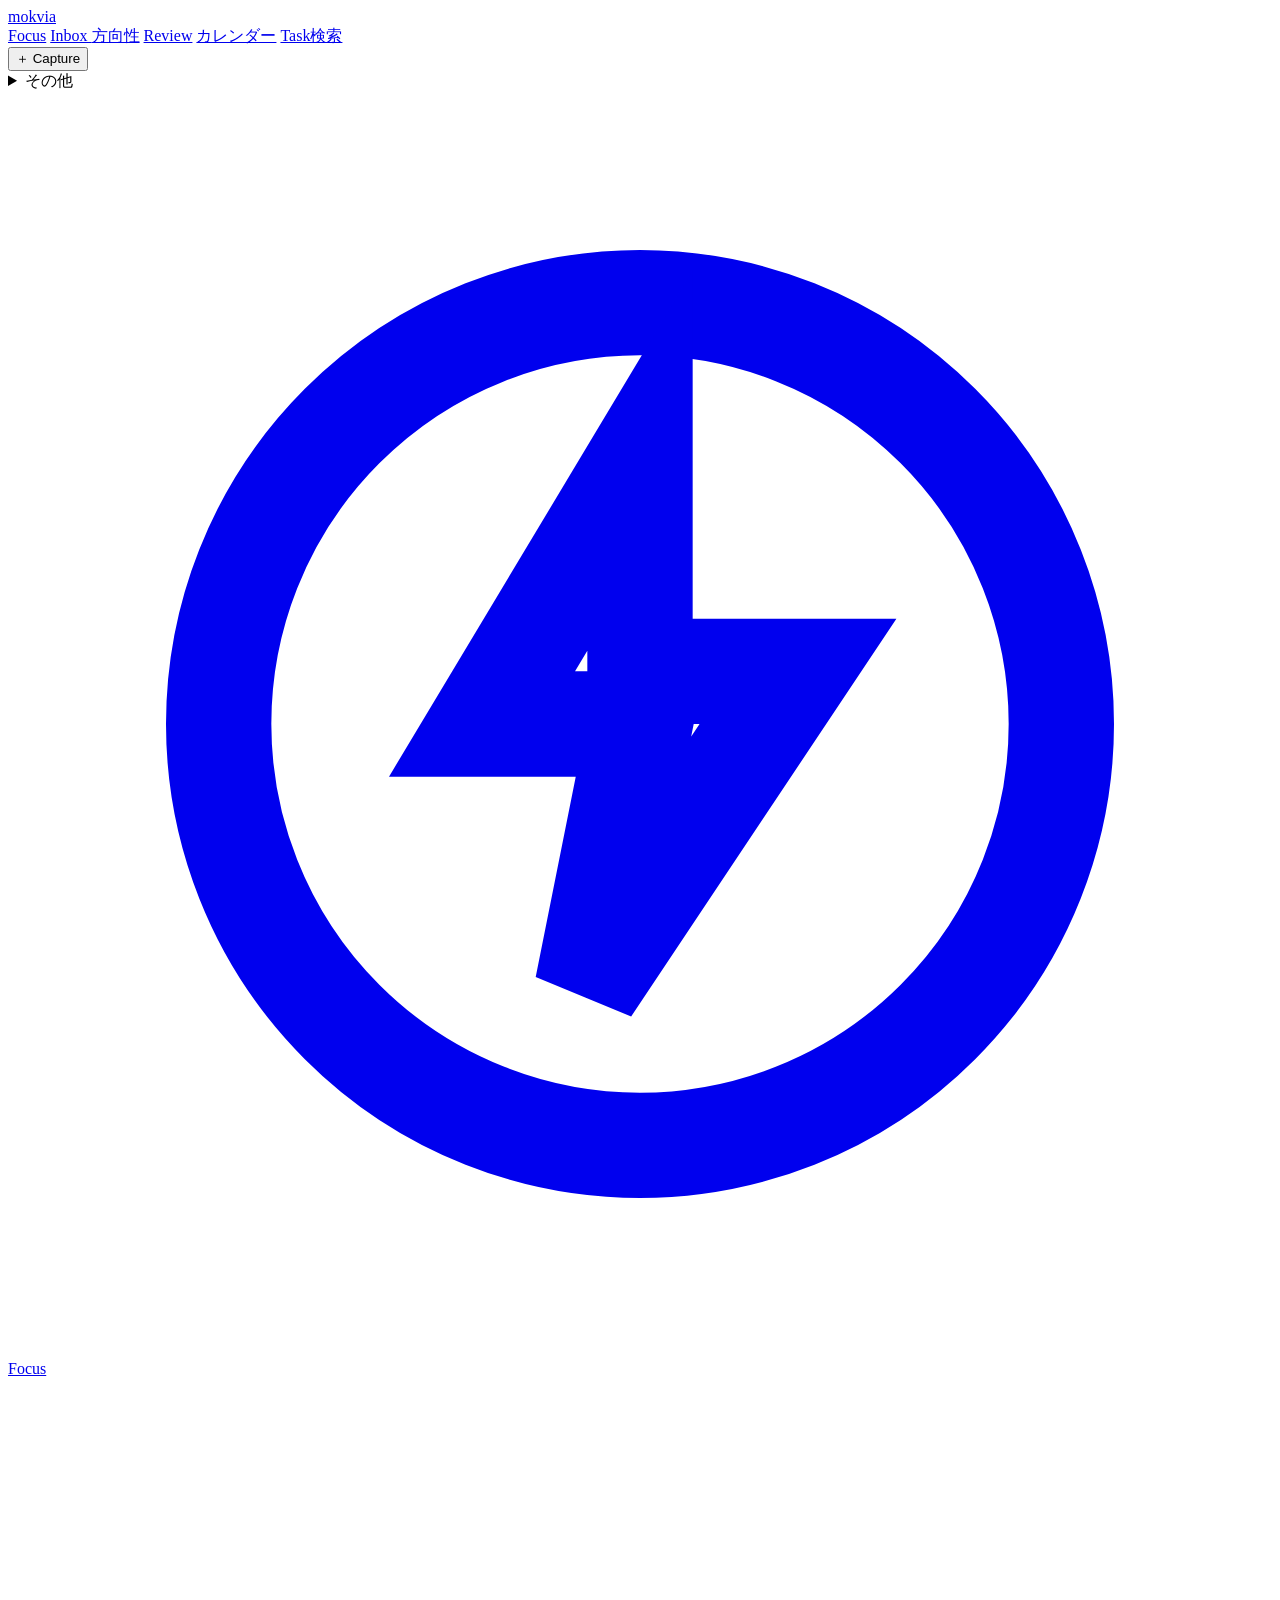
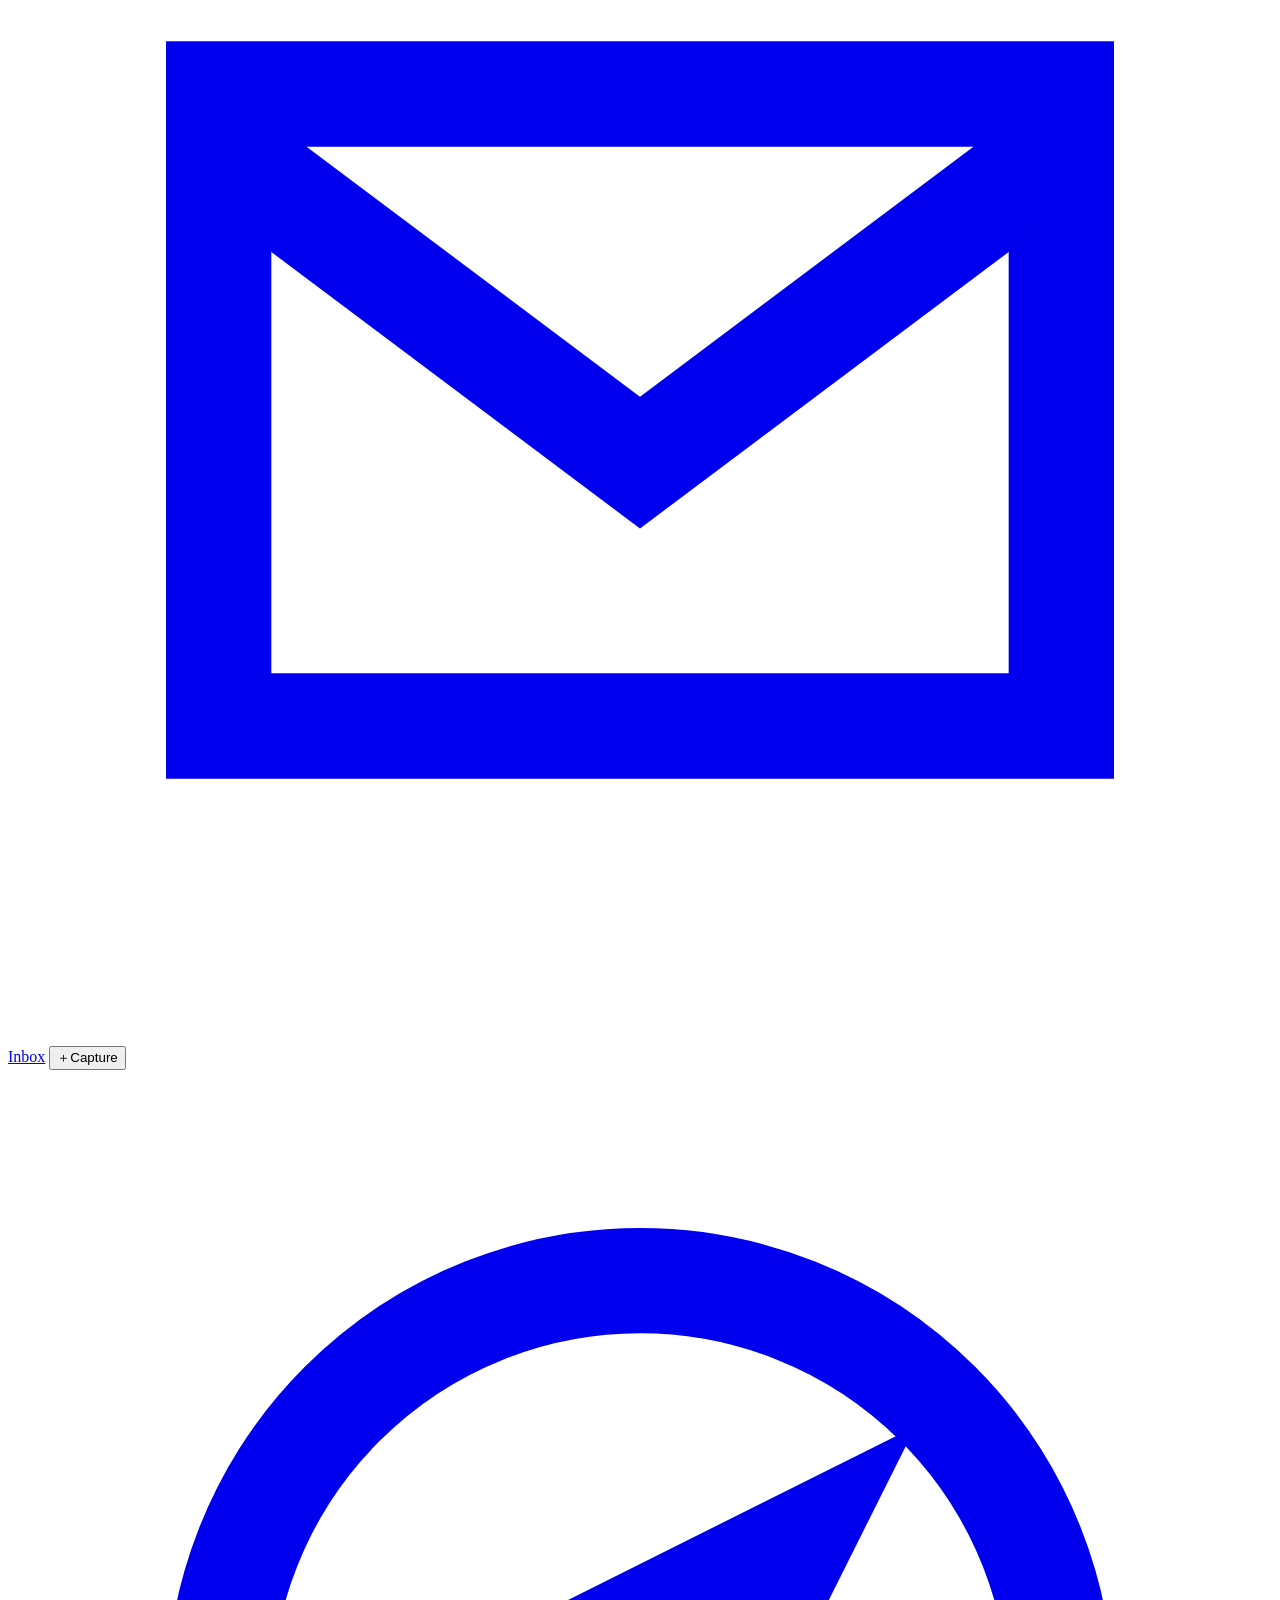
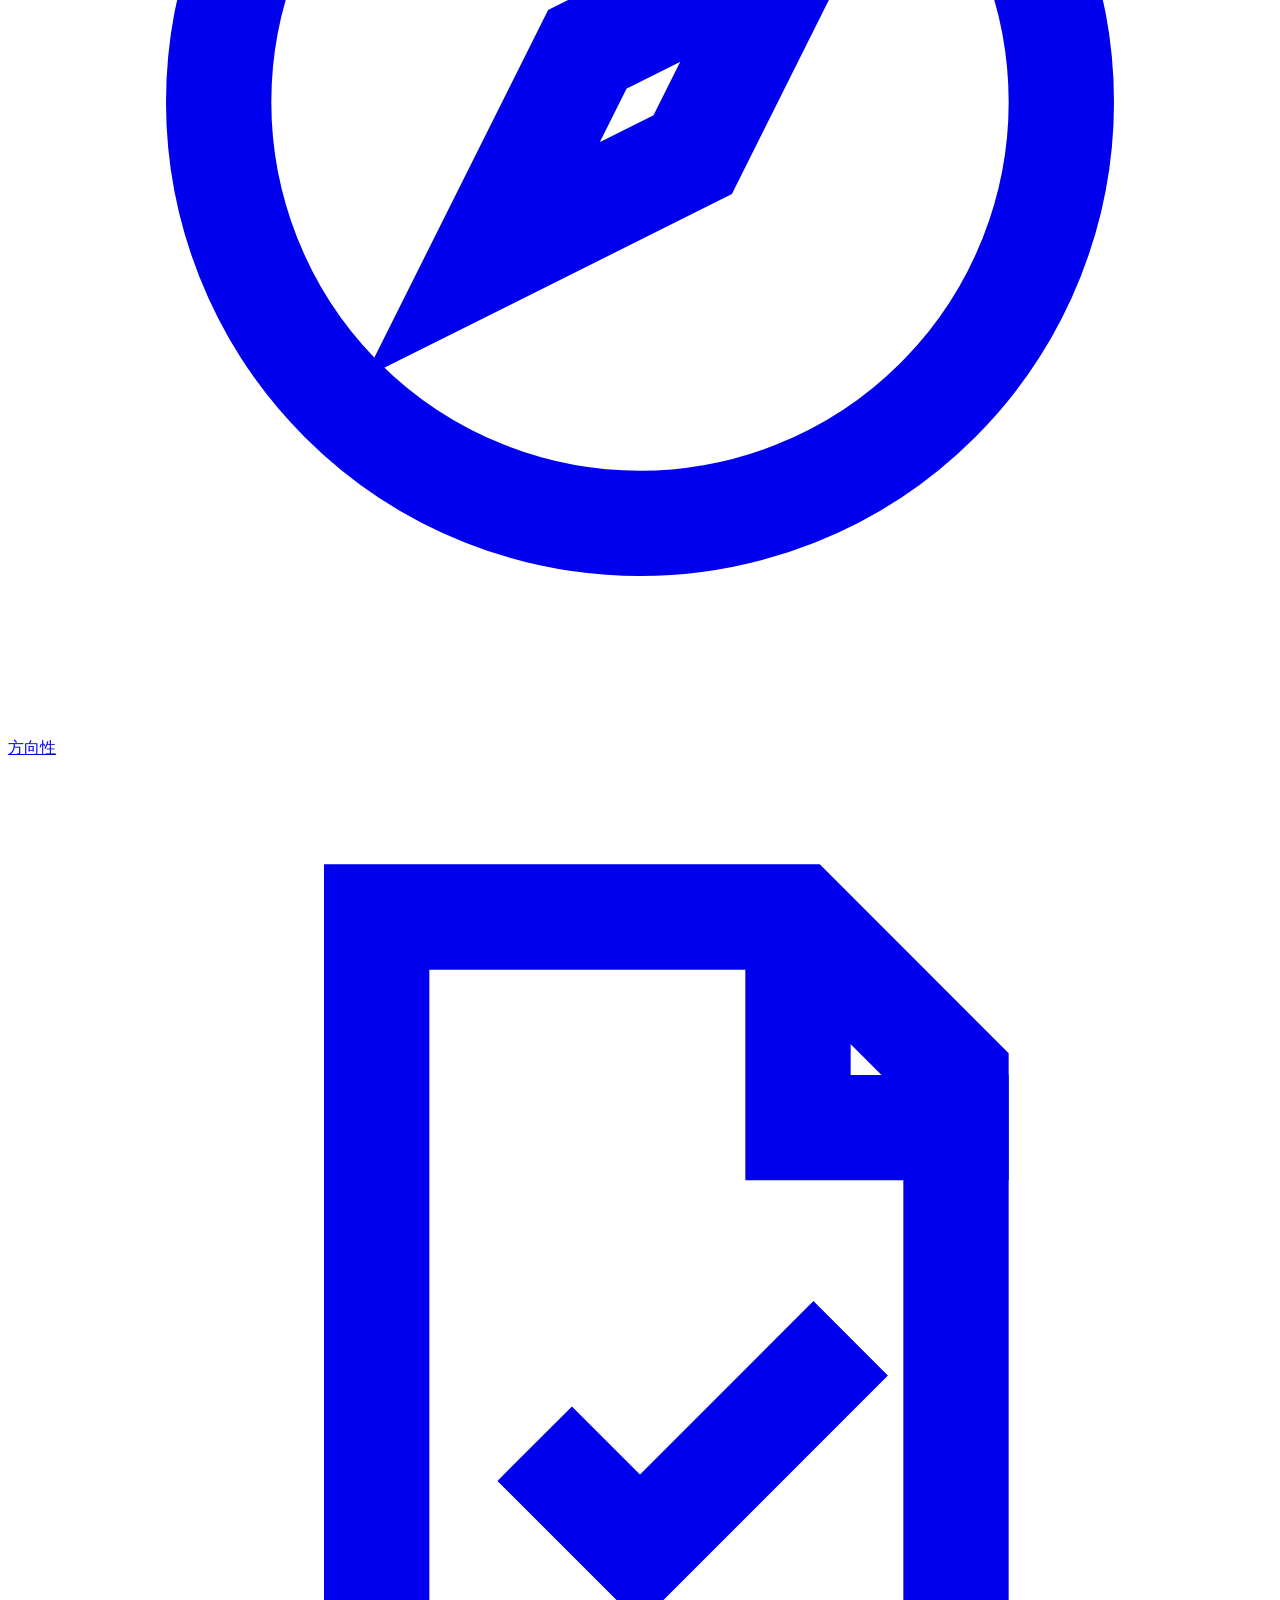
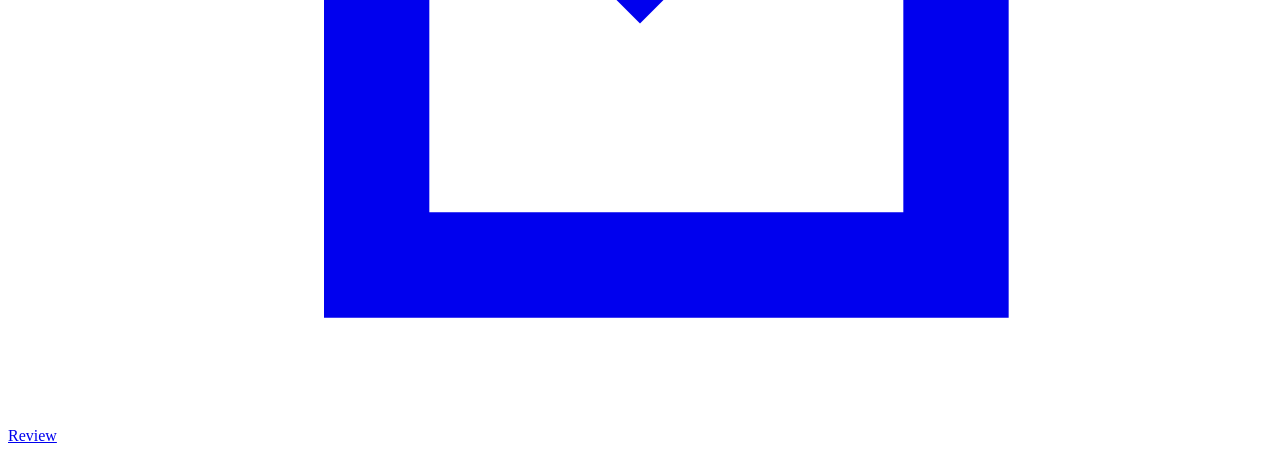
==== commit 4e3a8646: "Rename product display to mokvia without changing data compatibility" ====
--- a/webapp/static/index.html
+++ b/webapp/static/index.html
@@ -5,7 +5,7 @@
   <meta name="viewport" content="width=device-width, initial-scale=1">
   <meta name="color-scheme" content="light dark">
   <meta name="theme-color" content="#315c46">
-  <title>GTD</title>
+  <title>mokvia</title>
 
 
   <link rel="stylesheet" href="/assets/app.css">
@@ -13,7 +13,7 @@
 </head>
 <body>
   <header class="site-header">
-    <a class="brand" href="/tasks">GTD</a>
+    <a class="brand" href="/tasks">mokvia</a>
     <nav id="desktop-navigation" class="desktop-navigation" aria-label="主な画面">
       <a data-primary-nav href="/tasks">Focus</a>
       <a data-primary-nav href="/inbox">Inbox <span id="inbox-count-desktop" class="nav-count" hidden></span></a>
